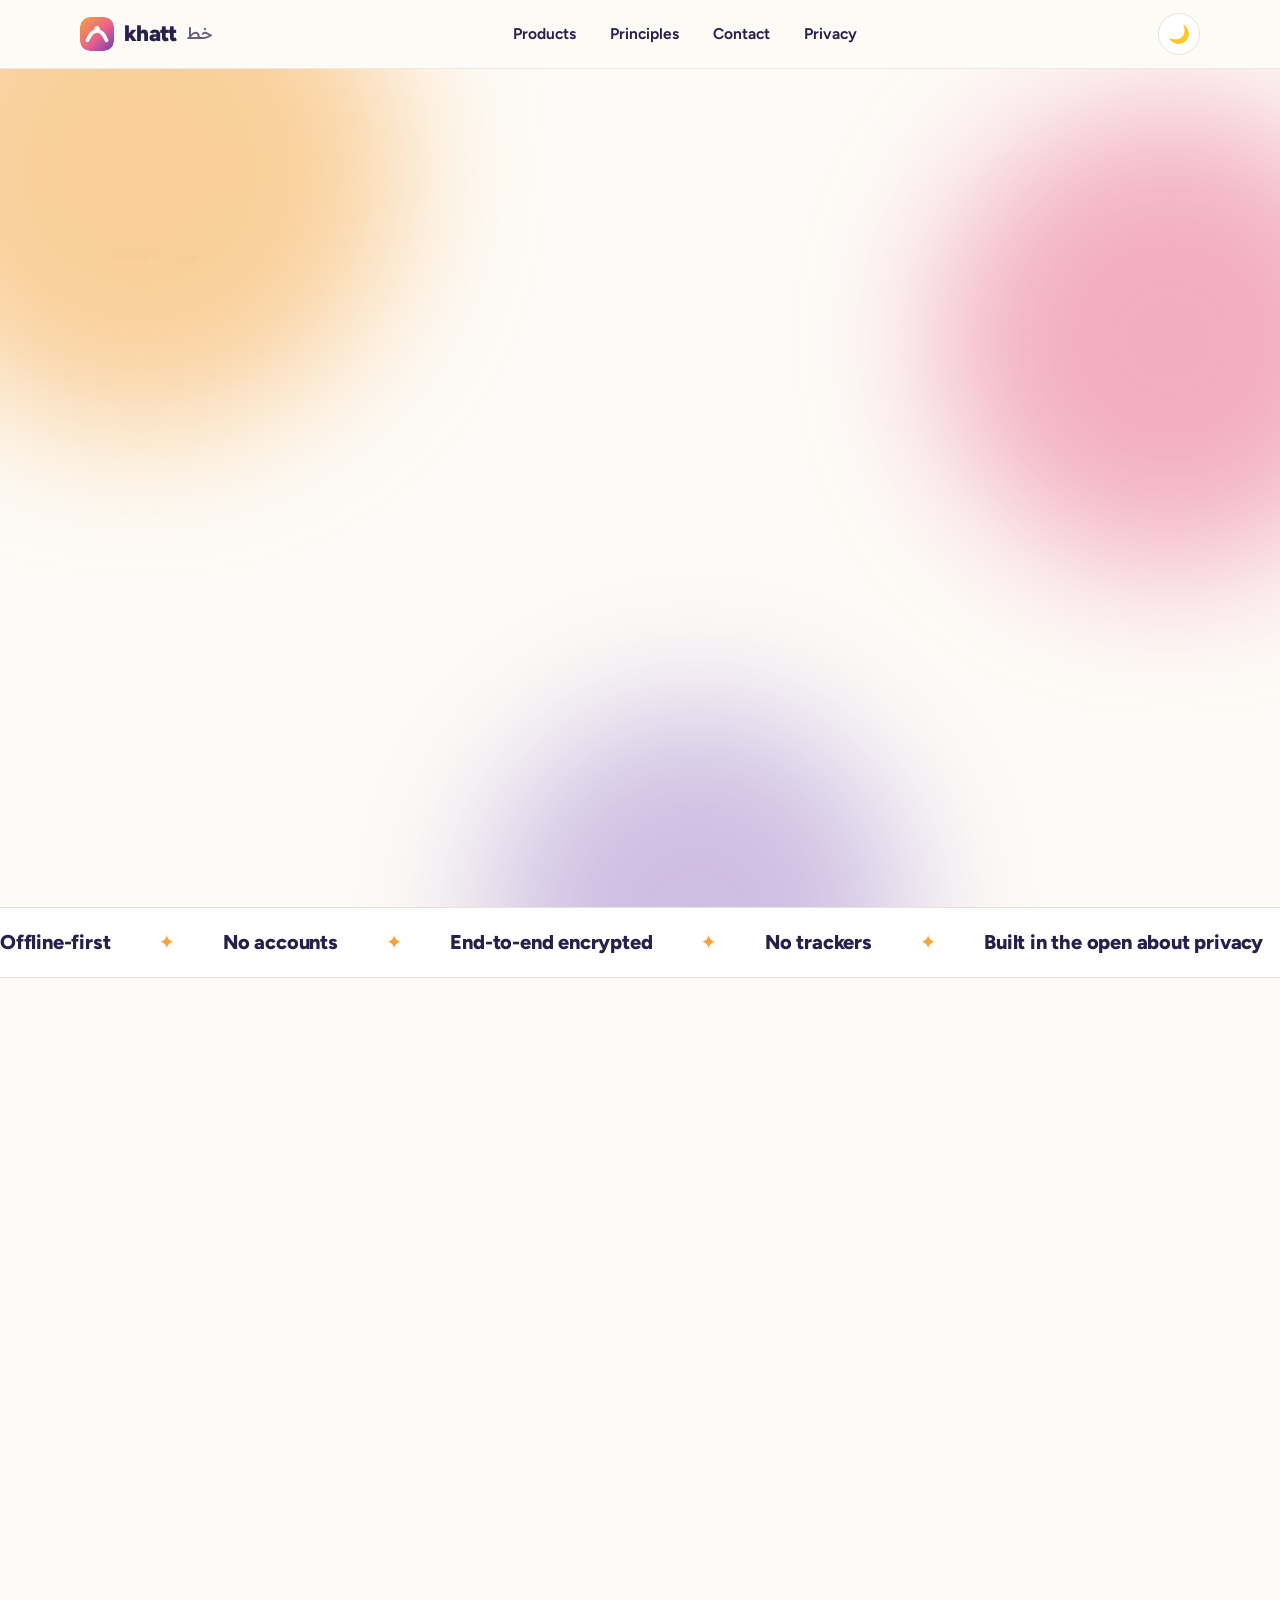
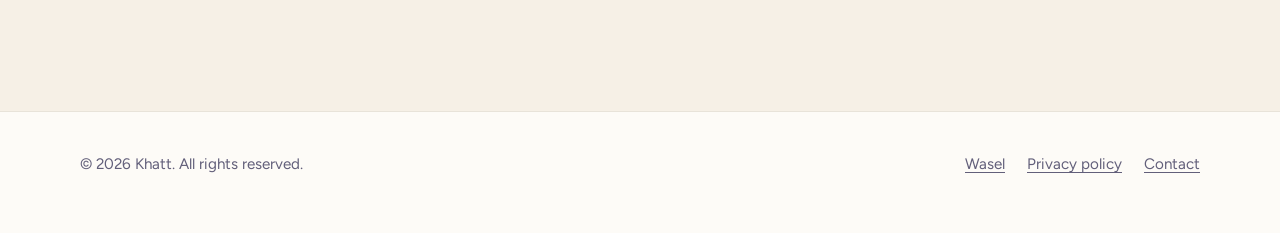
==== index.html @ 728cffc0 "Initial Khatt site: home, Wasel page, Wasel privacy policy" ====
<!DOCTYPE html>
<html lang="en">
<head>
  <meta charset="utf-8">
  <meta name="viewport" content="width=device-width, initial-scale=1">
  <title>Khatt — tools that connect people, even offline</title>
  <meta name="description" content="Khatt builds privacy-first apps that keep people connected when the internet isn't there. Home of Wasel, the offline mesh messenger.">
  <meta http-equiv="Content-Security-Policy" content="default-src 'self'; img-src 'self' data:; font-src 'self'; style-src 'self'; script-src 'self'; base-uri 'none'; form-action 'none'">
  <meta name="theme-color" content="#fdfbf7" media="(prefers-color-scheme: light)">
  <meta name="theme-color" content="#0f0e17" media="(prefers-color-scheme: dark)">
  <link rel="canonical" href="https://khatt-inc.github.io/">
  <link rel="icon" href="/assets/img/favicon.svg" type="image/svg+xml">
  <link rel="icon" href="/assets/img/favicon.png" type="image/png" sizes="48x48">
  <link rel="apple-touch-icon" href="/assets/img/apple-touch-icon.png">
  <meta property="og:type" content="website">
  <meta property="og:title" content="Khatt — tools that connect people, even offline">
  <meta property="og:description" content="Privacy-first apps that work when the internet doesn't. Meet Wasel.">
  <meta property="og:url" content="https://khatt-inc.github.io/">
  <meta property="og:image" content="https://khatt-inc.github.io/assets/img/wasel-feature.webp">
  <meta name="twitter:card" content="summary_large_image">
  <link rel="preload" href="/assets/fonts/Figtree.ttf" as="font" type="font/ttf" crossorigin>
  <link rel="stylesheet" href="/assets/css/style.css">
  <script src="/assets/js/theme.js"></script>
</head>
<body>
  <a class="skip" href="#main">Skip to content</a>

  <header class="nav">
    <div class="wrap">
      <a class="brand" href="/" aria-label="Khatt home">
        <img src="/assets/img/favicon.svg" alt="" width="34" height="34">
        khatt <small lang="ar" dir="rtl">خط</small>
      </a>
      <nav class="links" id="links" aria-label="Main">
        <a href="/#products">Products</a>
        <a href="/#principles">Principles</a>
        <a href="/#contact">Contact</a>
        <a href="/wasel/privacy/">Privacy</a>
      </nav>
      <div>
        <button class="icon-btn" id="theme" type="button" aria-label="Switch theme">🌙</button>
        <button class="icon-btn menu-btn" id="menu" type="button" aria-label="Menu" aria-expanded="false" aria-controls="links">☰</button>
      </div>
    </div>
  </header>

  <main id="main">
    <!-- Hero -->
    <section class="hero">
      <div class="blobs" aria-hidden="true">
        <span class="blob a"></span><span class="blob b"></span><span class="blob c"></span>
      </div>
      <div class="wrap">
        <div>
          <span class="eyebrow reveal">Khatt · خط</span>
          <h1 class="reveal d1">Stay close,<br><span class="grad-text">even when the internet isn't.</span></h1>
          <p class="lead reveal d2">We make small, honest apps that connect people directly: no accounts to create, no tracking to opt out of, and nothing that breaks when the signal does.</p>
          <div class="hero-cta reveal d3">
            <a class="btn btn-primary" href="/wasel/">Meet Wasel <span aria-hidden="true">→</span></a>
            <a class="btn btn-ghost" href="/wasel/privacy/">Read the privacy policy</a>
          </div>
        </div>

        <div class="stage reveal d2">
          <img class="pigeon" src="/assets/img/pigeon.svg" alt="" width="190" height="150">
          <img class="pigeon small" src="/assets/img/pigeon.svg" alt="" width="96" height="76">
          <span class="chip one"><span class="dot"></span> No signal needed</span>
          <span class="chip two">🔐 End-to-end encrypted</span>
          <div class="phone" data-tilt>
            <img src="/assets/img/shot-02_chats.webp" width="640" height="1385" alt="Wasel app showing nearby friends and chats">
          </div>
        </div>
      </div>
    </section>

    <!-- Marquee -->
    <div class="marquee" aria-hidden="true">
      <div class="track">
        <span>Offline-first</span><span>No accounts</span><span>End-to-end encrypted</span><span>No trackers</span><span>Built in the open about privacy</span><span>Made for real life</span>
        <span>Offline-first</span><span>No accounts</span><span>End-to-end encrypted</span><span>No trackers</span><span>Built in the open about privacy</span><span>Made for real life</span>
      </div>
    </div>

    <!-- Products -->
    <section id="products">
      <div class="wrap">
        <div class="section-head">
          <span class="eyebrow reveal">What we make</span>
          <h2 class="reveal d1">Our first flight.</h2>
          <p class="reveal d2">One app so far, built carefully. More are on the way.</p>
        </div>

        <article class="spot reveal">
          <img class="pigeon" src="/assets/img/pigeon.svg" alt="" width="120" height="95">
          <div>
            <h2>Wasel <span class="ar" lang="ar" dir="rtl">وصل</span></h2>
            <p>An offline mesh messenger. Phones talk to each other over Bluetooth and pass notes along, so messages reach friends far beyond one phone's range. No towers, no servers, no accounts.</p>
            <ul class="tags">
              <li>Works offline</li>
              <li>Noise end-to-end encryption</li>
              <li>Android</li>
              <li>Ages 16+</li>
            </ul>
            <a class="btn btn-ghost" href="/wasel/">Explore Wasel <span aria-hidden="true">→</span></a>
          </div>
          <div class="shots" aria-hidden="true">
            <div class="phone l"><img src="/assets/img/shot-05_safe_radar.webp" width="640" height="1385" alt="" loading="lazy"></div>
            <div class="phone r"><img src="/assets/img/shot-03_chat_detail.webp" width="640" height="1385" alt="" loading="lazy"></div>
          </div>
        </article>

        <div class="soon reveal">
          <span aria-hidden="true">🛫</span>
          <div>
            <h3>Next flight: in the hangar</h3>
            <p>More tools for staying connected are being built. Check back soon.</p>
          </div>
        </div>
      </div>
    </section>

    <!-- Principles -->
    <section id="principles">
      <div class="wrap">
        <div class="section-head">
          <span class="eyebrow reveal">How we build</span>
          <h2 class="reveal d1">Three promises we can keep.</h2>
        </div>
        <div class="grid-3">
          <div class="card reveal">
            <div class="ico o" aria-hidden="true">📡</div>
            <h3>Works when it matters</h3>
            <p>Core features run phone to phone, with no connection to a service that can go down. The internet is an optional extra, never a requirement.</p>
          </div>
          <div class="card reveal d1">
            <div class="ico p" aria-hidden="true">🔒</div>
            <h3>Private by design</h3>
            <p>No accounts, no analytics or advertising libraries, and no server of ours that holds your messages. What stays on your phone stays on your phone.</p>
          </div>
          <div class="card reveal d2">
            <div class="ico t" aria-hidden="true">🤝</div>
            <h3>Honest about limits</h3>
            <p>If a feature shares anything with a third party, we say so in plain words inside the app and in the policy. No "military-grade" hand-waving.</p>
          </div>
        </div>
      </div>
    </section>

    <!-- Contact -->
    <section class="contact" id="contact">
      <div class="wrap">
        <span class="eyebrow reveal">Say hello</span>
        <h2 class="reveal d1">Questions, ideas, privacy requests?</h2>
        <a class="mail grad-text reveal d2" href="mailto:privacy@khatt.app">privacy@khatt.app</a>
      </div>
    </section>
  </main>

  <footer>
    <div class="wrap">
      <span>© <span id="year">2026</span> Khatt. All rights reserved.</span>
      <nav aria-label="Footer">
        <a href="/wasel/">Wasel</a>
        <a href="/wasel/privacy/">Privacy policy</a>
        <a href="mailto:privacy@khatt.app">Contact</a>
      </nav>
    </div>
  </footer>

  <script src="/assets/js/main.js" defer></script>
</body>
</html>
---- assets/css/style.css ----
/* Khatt — site styles. Self-hosted fonts, no third-party requests. */

@font-face {
  font-family: "Figtree";
  src: url("../fonts/Figtree.ttf") format("truetype");
  font-weight: 300 900;
  font-display: swap;
}
@font-face {
  font-family: "Readex Pro";
  src: url("../fonts/ReadexPro.ttf") format("truetype");
  font-weight: 160 700;
  font-display: swap;
  unicode-range: U+0600-06FF, U+0750-077F, U+FB50-FDFF, U+FE70-FEFF;
}

:root {
  --bg: #fdfbf7;
  --bg-2: #f6f0e6;
  --surface: #ffffff;
  --ink: #25214a;
  --muted: #625f7a;
  --border: #e8e3d9;
  --orange: #f6a33b;
  --pink: #e8618c;
  --purple: #6e3fb8;
  --teal: #2fa793;
  --accent-ink: #5b2fa6;
  --grad: linear-gradient(120deg, #f6a33b 0%, #e8618c 55%, #6e3fb8 100%);
  --shadow: 0 1px 0 rgba(37, 33, 74, 0.04), 0 14px 34px -14px rgba(37, 33, 74, 0.22);
  --edge: 0 6px 0 -1px rgba(37, 33, 74, 0.07);
  --radius: 28px;
  --max: 1120px;
  color-scheme: light;
}

:root[data-theme="dark"] {
  --bg: #0f0e17;
  --bg-2: #14131f;
  --surface: #1a1926;
  --ink: #f6f4ff;
  --muted: #a9a8c2;
  --border: #2e2b44;
  --teal: #3db8a4;
  --accent-ink: #c8b2ff;
  --shadow: 0 1px 0 rgba(255, 255, 255, 0.03), 0 18px 40px -16px rgba(0, 0, 0, 0.7);
  --edge: 0 6px 0 -1px rgba(0, 0, 0, 0.35);
  color-scheme: dark;
}

@media (prefers-color-scheme: dark) {
  :root:not([data-theme="light"]) {
    --bg: #0f0e17;
    --bg-2: #14131f;
    --surface: #1a1926;
    --ink: #f6f4ff;
    --muted: #a9a8c2;
    --border: #2e2b44;
    --teal: #3db8a4;
    --accent-ink: #c8b2ff;
    --shadow: 0 1px 0 rgba(255, 255, 255, 0.03), 0 18px 40px -16px rgba(0, 0, 0, 0.7);
    --edge: 0 6px 0 -1px rgba(0, 0, 0, 0.35);
    color-scheme: dark;
  }
}

*,
*::before,
*::after {
  box-sizing: border-box;
}

html {
  scroll-behavior: smooth;
  scroll-padding-top: 88px;
  -webkit-text-size-adjust: 100%;
}

body {
  margin: 0;
  background: var(--bg);
  color: var(--ink);
  font-family: "Figtree", ui-sans-serif, system-ui, -apple-system, "Segoe UI", Roboto, sans-serif;
  font-size: 1.0625rem;
  line-height: 1.65;
  overflow-x: hidden;
}

[lang="ar"],
:lang(ar) {
  font-family: "Readex Pro", "Figtree", system-ui, sans-serif;
}

img {
  max-width: 100%;
  display: block;
}

a {
  color: var(--accent-ink);
  text-underline-offset: 3px;
}
a:hover {
  color: var(--pink);
}

:focus-visible {
  outline: 3px solid var(--orange);
  outline-offset: 3px;
  border-radius: 8px;
}

.skip {
  position: absolute;
  left: 12px;
  top: -60px;
  z-index: 100;
  background: var(--ink);
  color: var(--bg);
  padding: 10px 16px;
  border-radius: 12px;
  transition: top 0.2s;
}
.skip:focus {
  top: 12px;
}

.wrap {
  width: min(var(--max), 100% - 40px);
  margin-inline: auto;
}

h1,
h2,
h3 {
  line-height: 1.08;
  letter-spacing: -0.025em;
  margin: 0 0 0.5em;
  font-weight: 800;
}
h1 {
  font-size: clamp(2.6rem, 6.4vw, 5rem);
  font-weight: 850;
}
h2 {
  font-size: clamp(2rem, 4.2vw, 3.2rem);
}
h3 {
  font-size: 1.3rem;
  letter-spacing: -0.015em;
}
p {
  margin: 0 0 1em;
}

.grad-text {
  background: var(--grad);
  -webkit-background-clip: text;
  background-clip: text;
  color: transparent;
}

.eyebrow {
  display: inline-flex;
  align-items: center;
  gap: 8px;
  font-size: 0.85rem;
  font-weight: 700;
  letter-spacing: 0.08em;
  text-transform: uppercase;
  color: var(--accent-ink);
  background: color-mix(in srgb, var(--purple) 10%, transparent);
  padding: 6px 14px;
  border-radius: 999px;
  margin-bottom: 20px;
}
.eyebrow::before {
  content: "";
  width: 8px;
  height: 8px;
  border-radius: 50%;
  background: var(--grad);
}

/* ───────── Nav ───────── */
.nav {
  position: sticky;
  top: 0;
  z-index: 50;
  backdrop-filter: saturate(1.4) blur(16px);
  -webkit-backdrop-filter: saturate(1.4) blur(16px);
  background: color-mix(in srgb, var(--bg) 78%, transparent);
  border-bottom: 1px solid color-mix(in srgb, var(--border) 70%, transparent);
}
.nav .wrap {
  display: flex;
  align-items: center;
  justify-content: space-between;
  height: 68px;
  gap: 16px;
}
.brand {
  display: inline-flex;
  align-items: center;
  gap: 10px;
  font-weight: 850;
  font-size: 1.4rem;
  letter-spacing: -0.03em;
  color: var(--ink);
  text-decoration: none;
}
.brand img {
  width: 34px;
  height: 34px;
  border-radius: 10px;
}
.brand small {
  font-family: "Readex Pro", sans-serif;
  font-weight: 500;
  color: var(--muted);
  font-size: 1rem;
  letter-spacing: 0;
}
.links {
  display: flex;
  align-items: center;
  gap: 6px;
}
.links a {
  color: var(--ink);
  text-decoration: none;
  font-weight: 650;
  font-size: 0.97rem;
  padding: 8px 14px;
  border-radius: 999px;
  transition: background 0.2s;
}
.links a:hover,
.links a[aria-current="page"] {
  background: color-mix(in srgb, var(--purple) 11%, transparent);
  color: var(--ink);
}
.icon-btn {
  width: 42px;
  height: 42px;
  display: inline-grid;
  place-items: center;
  border-radius: 50%;
  border: 1px solid var(--border);
  background: var(--surface);
  color: var(--ink);
  cursor: pointer;
  font-size: 1.1rem;
  transition: transform 0.2s;
}
.icon-btn:hover {
  transform: rotate(18deg) scale(1.06);
}
.menu-btn {
  display: none;
}

@media (max-width: 760px) {
  .menu-btn {
    display: inline-grid;
  }
  .links {
    position: absolute;
    inset: 68px 0 auto 0;
    flex-direction: column;
    align-items: stretch;
    padding: 12px 20px 20px;
    background: var(--bg);
    border-bottom: 1px solid var(--border);
    display: none;
  }
  .links.open {
    display: flex;
  }
  .links a {
    padding: 14px 16px;
  }
}

/* ───────── Buttons ───────── */
.btn {
  display: inline-flex;
  align-items: center;
  gap: 10px;
  font: inherit;
  font-weight: 750;
  padding: 15px 26px;
  border-radius: 999px;
  border: 2px solid transparent;
  text-decoration: none;
  cursor: pointer;
  transition: transform 0.2s, box-shadow 0.2s;
}
.btn:hover {
  transform: translateY(-3px);
}
.btn-primary {
  background: var(--grad);
  color: #25214a;
  box-shadow: 0 10px 0 -4px rgba(232, 97, 140, 0.32), 0 18px 34px -14px rgba(232, 97, 140, 0.6);
}
.btn-primary:hover {
  color: #25214a;
}
.btn-ghost {
  background: var(--surface);
  color: var(--ink);
  border-color: var(--border);
}
.btn-ghost:hover {
  color: var(--ink);
  border-color: var(--purple);
}
.btn[aria-disabled="true"] {
  opacity: 0.65;
  cursor: not-allowed;
  pointer-events: none;
}

/* ───────── Hero ───────── */
.hero {
  position: relative;
  padding: clamp(48px, 9vw, 110px) 0 clamp(56px, 8vw, 100px);
  isolation: isolate;
}
.hero .wrap {
  display: grid;
  grid-template-columns: 1.1fr 0.9fr;
  align-items: center;
  gap: 40px;
}
.hero p.lead {
  font-size: clamp(1.15rem, 2vw, 1.4rem);
  color: var(--muted);
  max-width: 34em;
  margin-bottom: 32px;
}
.hero-cta {
  display: flex;
  flex-wrap: wrap;
  gap: 14px;
}

.blobs {
  position: absolute;
  inset: 0;
  z-index: -1;
  overflow: hidden;
  pointer-events: none;
}
.blob {
  position: absolute;
  border-radius: 50%;
  filter: blur(70px);
  opacity: 0.5;
  animation: drift 18s ease-in-out infinite alternate;
}
.blob.a {
  width: 520px;
  height: 520px;
  background: var(--orange);
  top: -160px;
  left: -120px;
}
.blob.b {
  width: 460px;
  height: 460px;
  background: var(--pink);
  top: 40px;
  right: -120px;
  animation-delay: -6s;
}
.blob.c {
  width: 420px;
  height: 420px;
  background: var(--purple);
  bottom: -220px;
  left: 38%;
  opacity: 0.32;
  animation-delay: -11s;
}
:root[data-theme="dark"] .blob {
  opacity: 0.26;
}
@media (prefers-color-scheme: dark) {
  :root:not([data-theme="light"]) .blob {
    opacity: 0.26;
  }
}
@keyframes drift {
  to {
    transform: translate(60px, 40px) scale(1.12);
  }
}

.stage {
  position: relative;
  min-height: 520px;
  display: grid;
  place-items: center;
}
.stage .pigeon {
  position: absolute;
  width: 190px;
  top: -5%;
  left: -12%;
  z-index: 3;
  animation: fly 6s ease-in-out infinite;
  filter: drop-shadow(0 18px 18px rgba(37, 33, 74, 0.25));
}
.stage .pigeon.small {
  width: 96px;
  top: auto;
  bottom: 6%;
  left: auto;
  right: -4%;
  animation-duration: 7.5s;
  animation-delay: -2s;
}
@keyframes fly {
  0%,
  100% {
    transform: translate(0, 0) rotate(-4deg);
  }
  50% {
    transform: translate(18px, -22px) rotate(3deg);
  }
}
.chip {
  position: absolute;
  z-index: 4;
  background: var(--surface);
  border: 1px solid var(--border);
  box-shadow: var(--shadow);
  border-radius: 999px;
  padding: 10px 18px;
  font-weight: 750;
  font-size: 0.95rem;
  display: inline-flex;
  align-items: center;
  gap: 10px;
  animation: bob 5s ease-in-out infinite;
}
.chip .dot {
  width: 10px;
  height: 10px;
  border-radius: 50%;
  background: var(--teal);
  box-shadow: 0 0 0 5px color-mix(in srgb, var(--teal) 22%, transparent);
}
.chip.one {
  top: 22%;
  right: -2%;
}
.chip.two {
  bottom: 20%;
  left: -4%;
  animation-delay: -2.5s;
}
@keyframes bob {
  50% {
    transform: translateY(-10px);
  }
}

/* phone mockup */
.phone {
  position: relative;
  width: min(290px, 70vw);
  aspect-ratio: 1170 / 2532;
  border-radius: 40px;
  padding: 9px;
  background: #1b1930;
  box-shadow: 0 0 0 2px #34305a inset, 0 40px 60px -26px rgba(37, 33, 74, 0.55), 0 8px 0 -2px rgba(37, 33, 74, 0.1);
  transform: rotate(4deg);
  transition: transform 0.4s;
  flex: none;
}
.phone::before {
  content: "";
  position: absolute;
  top: 16px;
  left: 50%;
  width: 72px;
  height: 20px;
  border-radius: 999px;
  background: #0c0b16;
  transform: translateX(-50%);
  z-index: 2;
}
.phone img {
  width: 100%;
  height: 100%;
  object-fit: cover;
  border-radius: 32px;
}
.hero .phone:hover {
  transform: rotate(0deg) scale(1.02);
}

@media (max-width: 900px) {
  .hero .wrap {
    grid-template-columns: 1fr;
  }
  .stage {
    min-height: 460px;
  }
}

/* ───────── Marquee ───────── */
.marquee {
  border-block: 1px solid var(--border);
  background: var(--surface);
  overflow: hidden;
  padding: 18px 0;
}
.marquee .track {
  display: flex;
  gap: 48px;
  width: max-content;
  animation: slide 34s linear infinite;
  font-weight: 800;
  font-size: 1.25rem;
  letter-spacing: -0.01em;
}
.marquee span {
  display: inline-flex;
  align-items: center;
  gap: 48px;
  white-space: nowrap;
}
.marquee span::after {
  content: "✦";
  color: var(--orange);
}
.marquee:hover .track {
  animation-play-state: paused;
}
@keyframes slide {
  to {
    transform: translateX(-50%);
  }
}

/* ───────── Sections ───────── */
section {
  padding: clamp(64px, 9vw, 120px) 0;
}
.section-head {
  max-width: 44rem;
  margin-bottom: 48px;
}
.section-head p {
  color: var(--muted);
  font-size: 1.2rem;
}

.card {
  background: var(--surface);
  border: 1px solid var(--border);
  border-radius: var(--radius);
  padding: 30px;
  box-shadow: var(--shadow), var(--edge);
  transition: transform 0.3s, border-color 0.3s;
}
.card:hover {
  transform: translateY(-6px);
  border-color: color-mix(in srgb, var(--pink) 50%, var(--border));
}
.card p:last-child {
  margin-bottom: 0;
}
.card p {
  color: var(--muted);
}

.ico {
  width: 54px;
  height: 54px;
  border-radius: 18px;
  display: grid;
  place-items: center;
  font-size: 1.6rem;
  margin-bottom: 18px;
}
.ico.o {
  background: #fdebd0;
}
.ico.p {
  background: #fadbe6;
}
.ico.v {
  background: #e6dcf7;
}
.ico.t {
  background: #d3f0ea;
}
:root[data-theme="dark"] .ico {
  filter: brightness(0.92) saturate(0.95);
}

.grid-3 {
  display: grid;
  grid-template-columns: repeat(3, 1fr);
  gap: 22px;
}
@media (max-width: 860px) {
  .grid-3 {
    grid-template-columns: 1fr;
  }
}

/* product spotlight */
.spot {
  position: relative;
  border-radius: 40px;
  background: linear-gradient(135deg, #3a2377 0%, #7a3fa6 40%, #e8618c 80%, #f6a33b 100%);
  color: #fff;
  padding: clamp(32px, 6vw, 72px);
  overflow: hidden;
  display: grid;
  grid-template-columns: 1.1fr 0.9fr;
  gap: 32px;
  align-items: center;
  box-shadow: 0 30px 60px -28px rgba(110, 63, 184, 0.7);
}
.spot h2 {
  color: #fff;
}
.spot p {
  color: rgba(255, 255, 255, 0.88);
  font-size: 1.15rem;
  max-width: 32em;
}
.spot .ar {
  font-size: 1.1em;
  font-weight: 500;
  opacity: 0.9;
}
.tags {
  display: flex;
  flex-wrap: wrap;
  gap: 10px;
  margin: 8px 0 28px;
  padding: 0;
  list-style: none;
}
.tags li {
  background: rgba(255, 255, 255, 0.16);
  border: 1px solid rgba(255, 255, 255, 0.3);
  backdrop-filter: blur(8px);
  border-radius: 999px;
  padding: 7px 16px;
  font-weight: 700;
  font-size: 0.92rem;
}
.spot .btn-ghost {
  background: rgba(255, 255, 255, 0.95);
  color: #25214a;
}
.spot .shots {
  display: flex;
  justify-content: center;
  gap: 18px;
}
.spot .phone {
  width: 210px;
  border-radius: 32px;
  padding: 7px;
}
.spot .phone img {
  border-radius: 26px;
}
.spot .phone::before {
  width: 52px;
  height: 14px;
  top: 12px;
}
.spot .phone.l {
  transform: rotate(-6deg) translateY(18px);
}
.spot .phone.r {
  transform: rotate(5deg) translateY(-12px);
  margin-left: -48px;
}
.spot .pigeon {
  position: absolute;
  width: 120px;
  right: 6%;
  top: -16px;
  opacity: 0.95;
  animation: fly 7s ease-in-out infinite;
}
@media (max-width: 900px) {
  .spot {
    grid-template-columns: 1fr;
  }
  .spot .phone {
    width: 160px;
  }
}

/* bento */
.bento {
  display: grid;
  grid-template-columns: repeat(6, 1fr);
  gap: 22px;
}
.bento .card {
  grid-column: span 2;
}
.bento .wide {
  grid-column: span 3;
}
@media (max-width: 960px) {
  .bento .card,
  .bento .wide {
    grid-column: span 3;
  }
}
@media (max-width: 620px) {
  .bento .card,
  .bento .wide {
    grid-column: span 6;
  }
}

/* steps */
.steps {
  display: grid;
  grid-template-columns: repeat(3, 1fr);
  gap: 22px;
  counter-reset: step;
}
.step {
  position: relative;
  padding-top: 70px;
}
.step::before {
  counter-increment: step;
  content: counter(step);
  position: absolute;
  top: 0;
  left: 0;
  width: 52px;
  height: 52px;
  border-radius: 50%;
  display: grid;
  place-items: center;
  font-weight: 850;
  font-size: 1.4rem;
  color: #25214a;
  background: var(--grad);
}
.step::after {
  content: "";
  position: absolute;
  top: 26px;
  left: 66px;
  right: -22px;
  border-top: 3px dotted color-mix(in srgb, var(--pink) 55%, transparent);
}
.step:last-child::after {
  display: none;
}
@media (max-width: 860px) {
  .steps {
    grid-template-columns: 1fr;
  }
  .step::after {
    display: none;
  }
}

/* screenshot rail */
.rail {
  display: flex;
  gap: 24px;
  overflow-x: auto;
  scroll-snap-type: x mandatory;
  padding: 24px max(20px, calc((100vw - var(--max)) / 2)) 40px;
  scrollbar-width: thin;
}
.rail .phone {
  transform: none;
  scroll-snap-align: center;
  width: 250px;
}
.rail .phone:hover {
  transform: translateY(-8px);
}

/* notice */
.notice {
  display: flex;
  gap: 16px;
  align-items: flex-start;
  border-radius: 22px;
  padding: 22px 26px;
  background: color-mix(in srgb, var(--orange) 14%, var(--surface));
  border: 1px solid color-mix(in srgb, var(--orange) 45%, var(--border));
}
.notice strong {
  display: block;
  margin-bottom: 2px;
}
.notice p {
  margin: 0;
  color: var(--muted);
}

/* contact */
.contact {
  text-align: center;
  background: var(--bg-2);
}
.contact .mail {
  display: inline-block;
  font-size: clamp(1.6rem, 4.4vw, 3rem);
  font-weight: 850;
  letter-spacing: -0.03em;
  text-decoration: none;
  margin: 8px 0 0;
}

/* footer */
footer {
  padding: 40px 0 56px;
  border-top: 1px solid var(--border);
  color: var(--muted);
  font-size: 0.95rem;
}
footer .wrap {
  display: flex;
  flex-wrap: wrap;
  gap: 16px 32px;
  justify-content: space-between;
  align-items: center;
}
footer nav {
  display: flex;
  flex-wrap: wrap;
  gap: 8px 22px;
}
footer a {
  color: var(--muted);
}
footer a:hover {
  color: var(--pink);
}

/* ───────── Legal page ───────── */
.legal-hero {
  padding: clamp(40px, 7vw, 80px) 0 24px;
}
.legal-hero p {
  color: var(--muted);
  font-size: 1.15rem;
  max-width: 40em;
}
.legal {
  display: grid;
  grid-template-columns: 250px minmax(0, 1fr);
  gap: 56px;
  padding: 24px 0 96px;
  align-items: start;
}
.toc {
  position: sticky;
  top: 92px;
  font-size: 0.95rem;
}
.toc strong {
  display: block;
  margin-bottom: 10px;
  font-size: 0.8rem;
  letter-spacing: 0.1em;
  text-transform: uppercase;
  color: var(--muted);
}
.toc ol {
  list-style: none;
  margin: 0;
  padding: 0;
  display: grid;
  gap: 2px;
}
.toc a {
  display: block;
  padding: 6px 12px;
  border-left: 3px solid var(--border);
  color: var(--muted);
  text-decoration: none;
  font-weight: 600;
  transition: all 0.2s;
}
.toc a:hover,
.toc a.on {
  color: var(--ink);
  border-left-color: var(--pink);
  background: color-mix(in srgb, var(--pink) 8%, transparent);
}
.doc h2 {
  font-size: 1.7rem;
  margin: 2.4em 0 0.6em;
  padding-top: 0.2em;
}
.doc h2:first-child {
  margin-top: 0;
}
.doc ul {
  padding-left: 1.2em;
}
.doc li {
  margin-bottom: 0.5em;
}
.doc code {
  background: color-mix(in srgb, var(--purple) 12%, transparent);
  color: var(--accent-ink);
  padding: 2px 7px;
  border-radius: 7px;
  font-size: 0.88em;
  overflow-wrap: anywhere;
}
.doc table {
  width: 100%;
  border-collapse: separate;
  border-spacing: 0;
  border: 1px solid var(--border);
  border-radius: 18px;
  overflow: hidden;
  background: var(--surface);
  font-size: 0.97rem;
}
.doc th,
.doc td {
  text-align: left;
  vertical-align: top;
  padding: 14px 18px;
  border-bottom: 1px solid var(--border);
}
.doc tr:last-child td {
  border-bottom: 0;
}
.doc th {
  background: var(--bg-2);
  font-size: 0.82rem;
  text-transform: uppercase;
  letter-spacing: 0.08em;
  color: var(--muted);
}
.summary {
  background: var(--surface);
  border: 1px solid var(--border);
  border-radius: var(--radius);
  box-shadow: var(--shadow), var(--edge);
  padding: 26px 30px;
  margin-bottom: 8px;
}
.summary ul {
  margin: 10px 0 0;
}
@media (max-width: 900px) {
  .legal {
    grid-template-columns: 1fr;
    gap: 24px;
  }
  .toc {
    position: static;
  }
  .toc ol {
    grid-template-columns: 1fr 1fr;
  }
}
@media (max-width: 520px) {
  .toc ol {
    grid-template-columns: 1fr;
  }
  .doc table,
  .doc thead,
  .doc tbody,
  .doc tr,
  .doc th,
  .doc td {
    display: block;
  }
  .doc thead {
    display: none;
  }
  .doc td:first-child {
    padding-bottom: 2px;
    border-bottom: 0;
    font-weight: 700;
  }
}

/* ───────── Reveal ───────── */
.js .reveal {
  opacity: 0;
  transform: translateY(28px);
  transition: opacity 0.7s ease, transform 0.7s cubic-bezier(0.2, 0.7, 0.2, 1);
}
.js .reveal.in {
  opacity: 1;
  transform: none;
}
.js .reveal.d1 {
  transition-delay: 0.08s;
}
.js .reveal.d2 {
  transition-delay: 0.16s;
}
.js .reveal.d3 {
  transition-delay: 0.24s;
}

@media (prefers-reduced-motion: reduce) {
  *,
  *::before,
  *::after {
    animation: none !important;
    transition: none !important;
    scroll-behavior: auto !important;
  }
  .js .reveal {
    opacity: 1;
    transform: none;
  }
  .marquee .track {
    flex-wrap: wrap;
    width: auto;
    justify-content: center;
  }
}

/* ───────── 404 ───────── */
.lost {
  min-height: 70vh;
  display: grid;
  place-items: center;
  text-align: center;
  padding: 60px 0;
}
.lost .pigeon {
  width: 180px;
  margin: 0 auto 10px;
  animation: fly 5s ease-in-out infinite;
}
.lost h1 {
  font-size: clamp(4rem, 14vw, 9rem);
  margin-bottom: 0.1em;
}

/* "coming next" strip */
.soon {
  margin-top: 22px;
  display: flex;
  align-items: center;
  gap: 22px;
  padding: 26px 30px;
  border: 2px dashed color-mix(in srgb, var(--purple) 35%, var(--border));
  border-radius: var(--radius);
  background: color-mix(in srgb, var(--purple) 5%, transparent);
}
.soon > span {
  font-size: 2.4rem;
}
.soon h3 {
  margin-bottom: 2px;
}
.soon p {
  margin: 0;
  color: var(--muted);
}

/* keep floating decorations inside the viewport on narrow screens */
.hero {
  overflow-x: clip;
}
@media (max-width: 900px) {
  .stage .pigeon {
    left: 0;
  }
  .stage .pigeon.small {
    right: 0;
  }
  .chip.one {
    right: 0;
  }
  .chip.two {
    left: 0;
  }
  .spot .pigeon {
    right: 2%;
  }
}
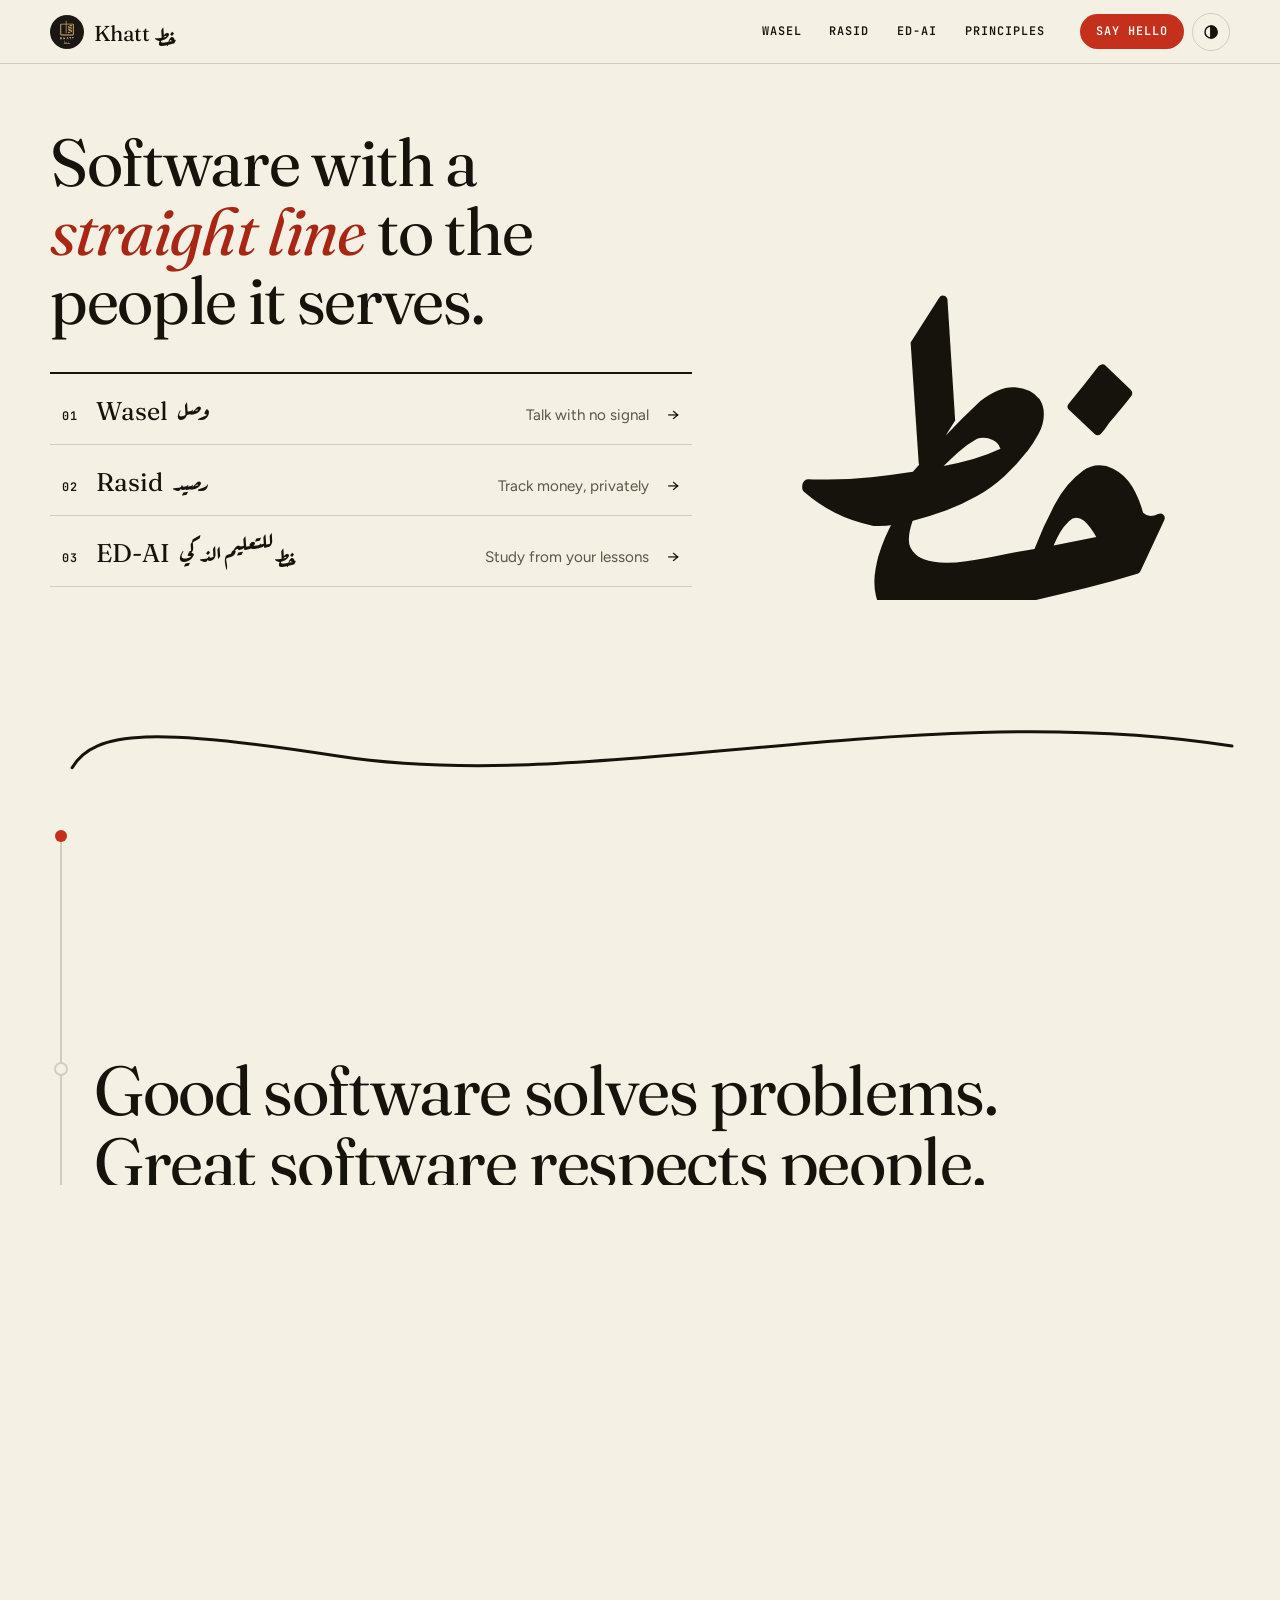
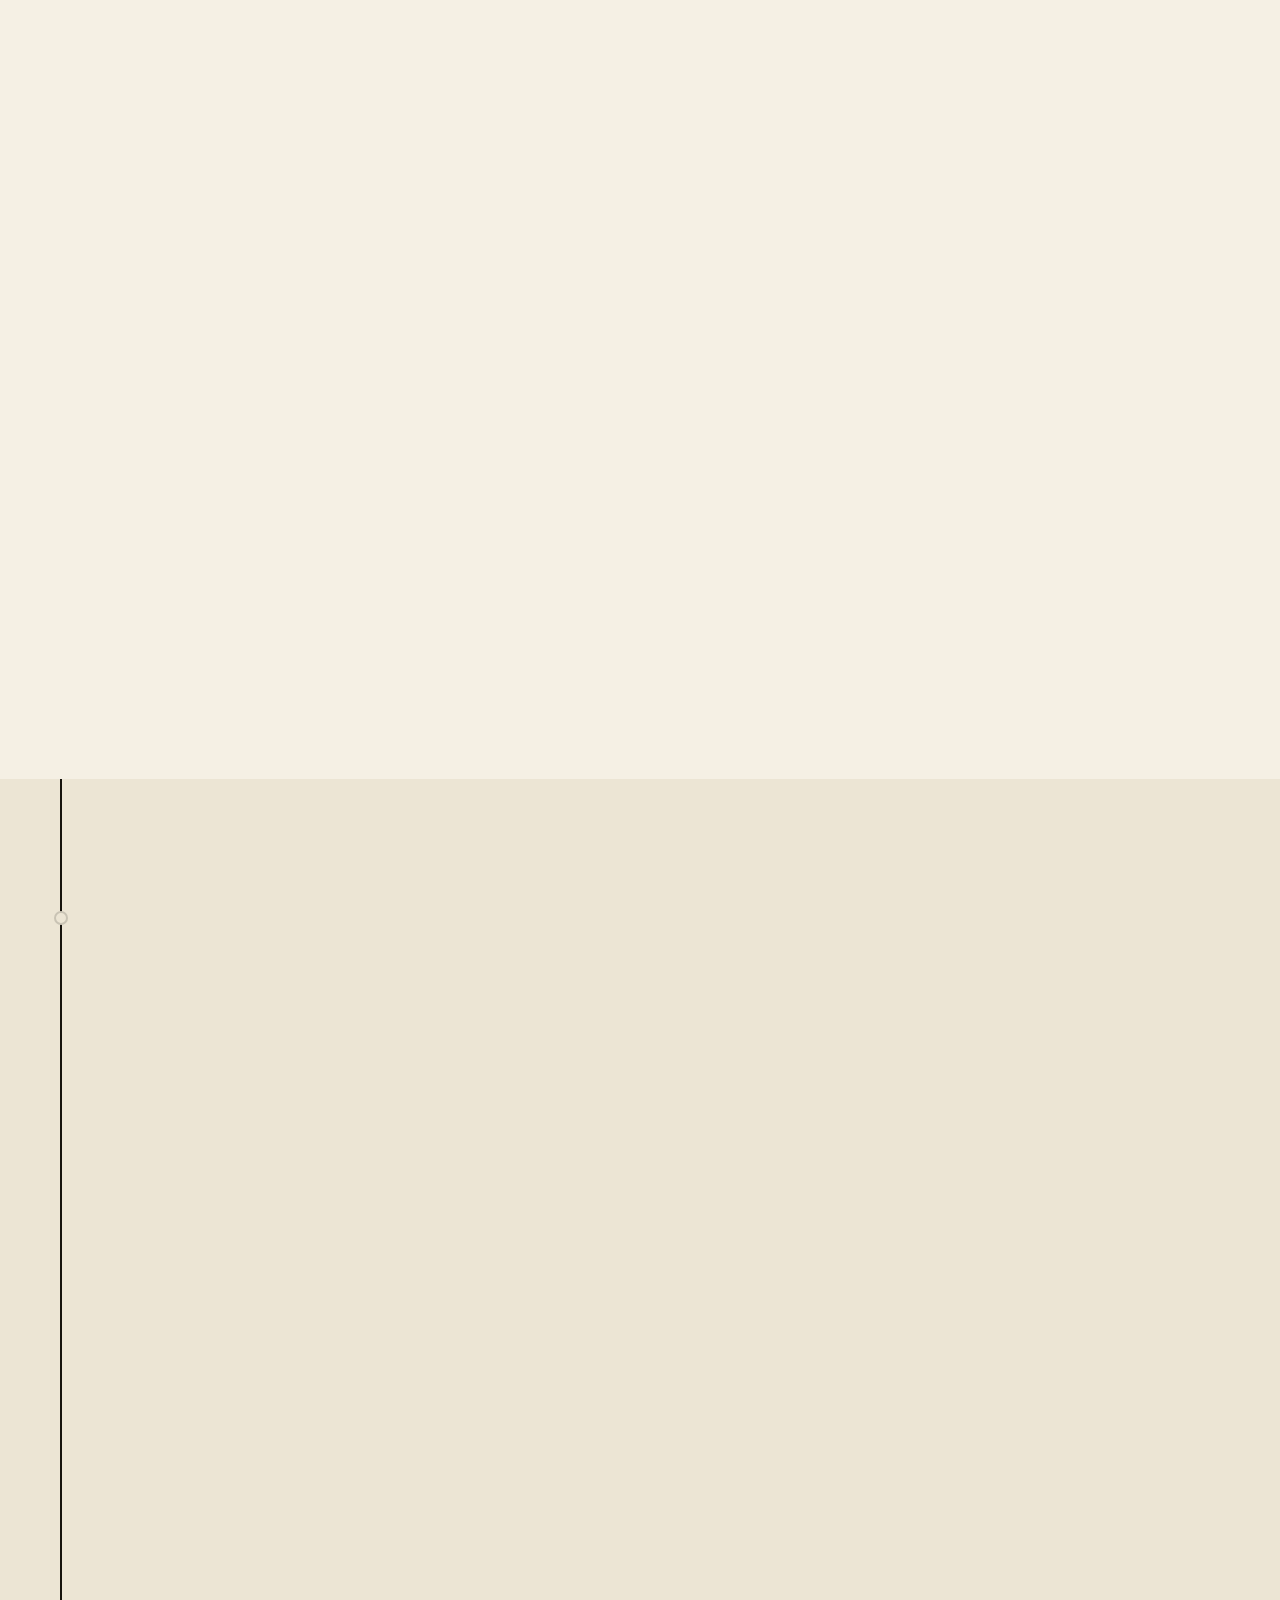
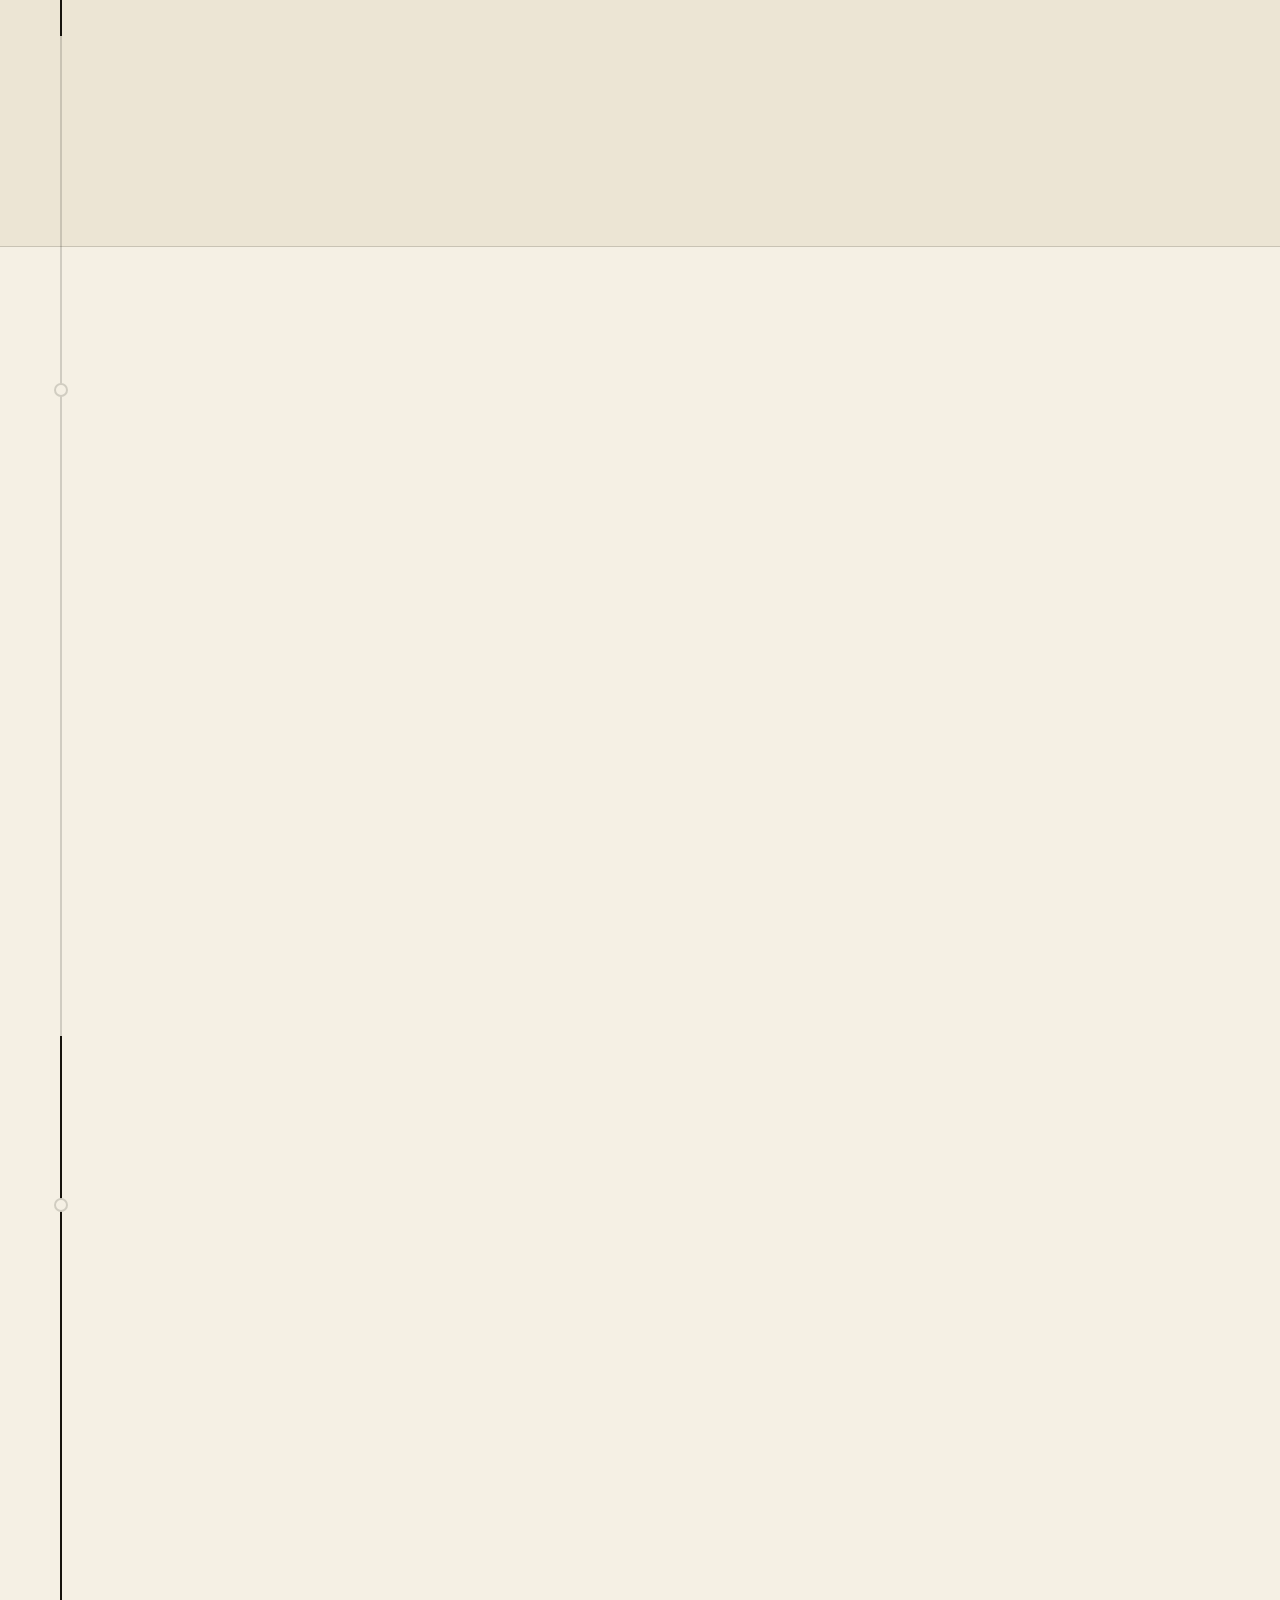
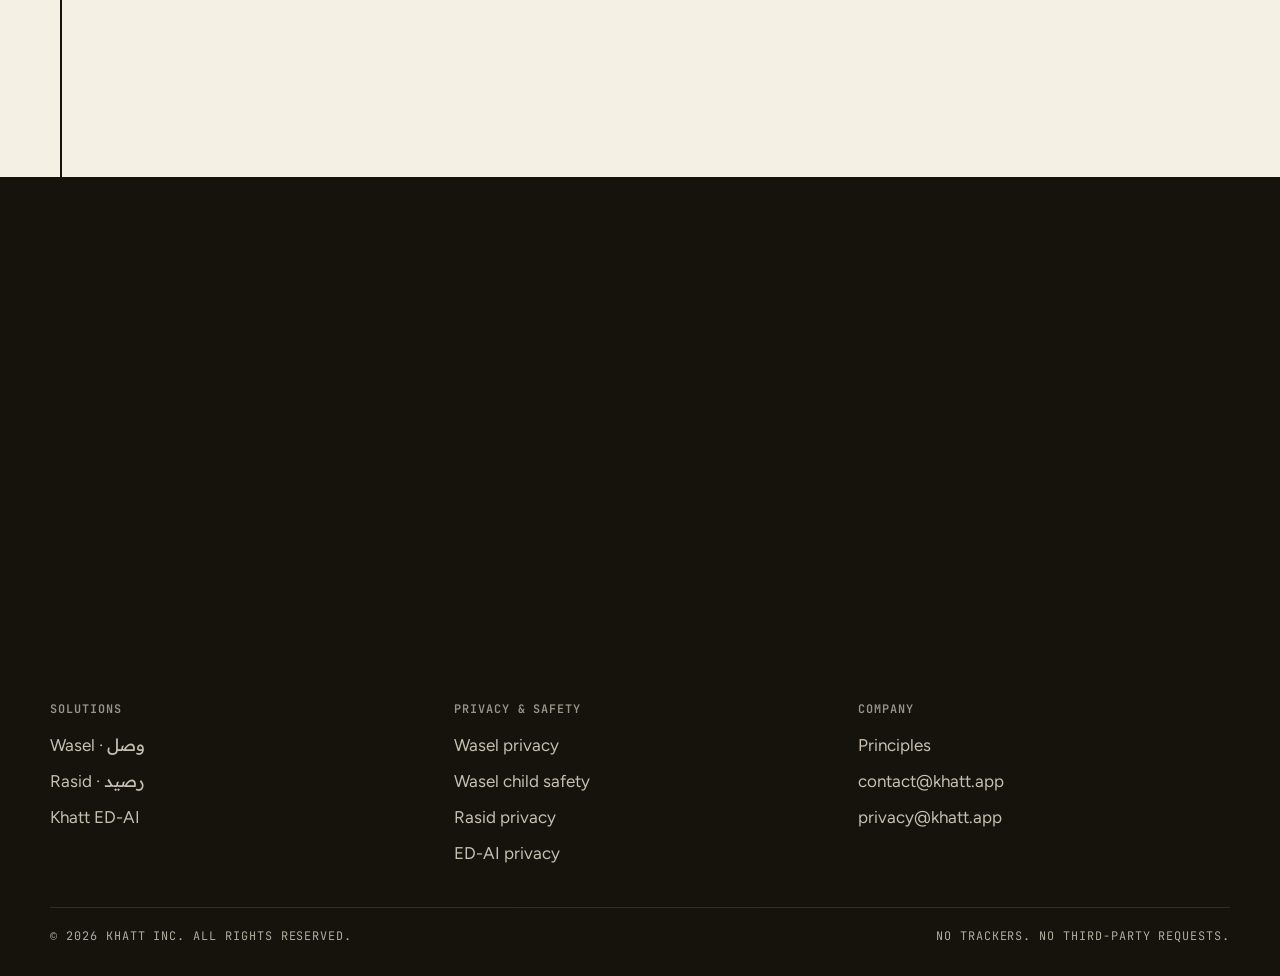
==== commit 05d710db: "Redesign: "The Line" concept, Rasid and ED-AI pages, motion layer, remove about-us content" ====
--- a/index.html
+++ b/index.html
@@ -3,170 +3,249 @@
 <head>
   <meta charset="utf-8">
   <meta name="viewport" content="width=device-width, initial-scale=1">
-  <title>Khatt — tools that connect people, even offline</title>
-  <meta name="description" content="Khatt builds privacy-first apps that keep people connected when the internet isn't there. Home of Wasel, the offline mesh messenger.">
+  <title>Khatt — Software crafted for real life | شركة خط للبرمجيات</title>
+  <meta name="description" content="Khatt is a Cairo software studio building honest, privacy-first products: Wasel offline mesh messenger, Rasid private ledger for Egypt, and Khatt ED-AI grounded learning workspace.">
   <meta http-equiv="Content-Security-Policy" content="default-src 'self'; img-src 'self' data:; font-src 'self'; style-src 'self'; script-src 'self'; base-uri 'none'; form-action 'none'">
-  <meta name="theme-color" content="#fdfbf7" media="(prefers-color-scheme: light)">
-  <meta name="theme-color" content="#0f0e17" media="(prefers-color-scheme: dark)">
+  <meta name="theme-color" content="#f5f0e4" media="(prefers-color-scheme: light)">
+  <meta name="theme-color" content="#110e09" media="(prefers-color-scheme: dark)">
   <link rel="canonical" href="https://khatt-inc.github.io/">
   <link rel="icon" href="/assets/img/favicon.svg" type="image/svg+xml">
   <link rel="icon" href="/assets/img/favicon.png" type="image/png" sizes="48x48">
   <link rel="apple-touch-icon" href="/assets/img/apple-touch-icon.png">
   <meta property="og:type" content="website">
-  <meta property="og:title" content="Khatt — tools that connect people, even offline">
-  <meta property="og:description" content="Privacy-first apps that work when the internet doesn't. Meet Wasel.">
+  <meta property="og:title" content="Khatt — Software crafted for real life | شركة خط للبرمجيات">
+  <meta property="og:description" content="Offline mesh messaging, private personal finance for Egypt, and grounded AI education. No trackers, no surveillance.">
   <meta property="og:url" content="https://khatt-inc.github.io/">
-  <meta property="og:image" content="https://khatt-inc.github.io/assets/img/wasel-feature.webp">
-  <meta name="twitter:card" content="summary_large_image">
+  <meta property="og:image" content="https://khatt-inc.github.io/assets/img/khatt-logo.png">
+  <meta name="twitter:card" content="summary">
+  <link rel="preload" href="/assets/fonts/Fraunces.woff2" as="font" type="font/woff2" crossorigin>
+  <link rel="preload" href="/assets/fonts/ArefRuqaa-Bold.woff2" as="font" type="font/woff2" crossorigin>
   <link rel="preload" href="/assets/fonts/Figtree.ttf" as="font" type="font/ttf" crossorigin>
-  <link rel="stylesheet" href="/assets/css/style.css">
+  <link rel="stylesheet" href="/assets/css/style.css?v=7">
   <script src="/assets/js/theme.js"></script>
 </head>
 <body>
   <a class="skip" href="#main">Skip to content</a>
 
   <header class="nav">
-    <div class="wrap">
-      <a class="brand" href="/" aria-label="Khatt home">
-        <img src="/assets/img/favicon.svg" alt="" width="34" height="34">
-        khatt <small lang="ar" dir="rtl">خط</small>
-      </a>
+    <div class="nav-in">
+      <a class="brand" href="/" aria-label="Khatt home"><img class="brand-logo" src="/assets/img/khatt-logo.png" alt="" width="34" height="34"><span class="brand-word">Khatt <span class="ar" lang="ar" dir="rtl">خط</span></span></a>
       <nav class="links" id="links" aria-label="Main">
-        <a href="/#products">Products</a>
+        <a href="/wasel/">Wasel</a><a href="/rasid/">Rasid</a><a href="/ed-ai/">ED-AI</a>
         <a href="/#principles">Principles</a>
-        <a href="/#contact">Contact</a>
-        <a href="/wasel/privacy/">Privacy</a>
+        <a href="/#contact" class="m-only">Say hello</a>
       </nav>
-      <div>
-        <button class="icon-btn" id="theme" type="button" aria-label="Switch theme">🌙</button>
-        <button class="icon-btn menu-btn" id="menu" type="button" aria-label="Menu" aria-expanded="false" aria-controls="links">☰</button>
+      <div class="nav-right">
+        <a class="nav-cta" href="/#contact">Say hello</a>
+        <button class="icon-btn" id="theme" type="button" aria-label="Switch theme"><svg viewBox="0 0 24 24" width="18" height="18" fill="none" stroke="currentColor" stroke-width="2" aria-hidden="true"><circle cx="12" cy="12" r="8"/><path d="M12 4v16" /><path d="M12 4a8 8 0 0 1 0 16z" fill="currentColor"/></svg></button>
+        <button class="icon-btn menu-btn" id="menu" type="button" aria-label="Menu" aria-expanded="false" aria-controls="links"><svg viewBox="0 0 24 24" width="18" height="18" fill="none" stroke="currentColor" stroke-width="2" stroke-linecap="round" aria-hidden="true"><path class="m1" d="M4 9h16"/><path class="m2" d="M4 15h16"/></svg></button>
       </div>
     </div>
   </header>
 
   <main id="main">
-    <!-- Hero -->
+    <!-- Hero: the line begins -->
     <section class="hero">
-      <div class="blobs" aria-hidden="true">
-        <span class="blob a"></span><span class="blob b"></span><span class="blob c"></span>
-      </div>
       <div class="wrap">
+        <div class="hero-copy">
+          <h1>Software with a <em>straight line</em> to the people it serves.</h1>
+          <ol class="routes" aria-label="Choose a Khatt product">
+            <li><a href="/wasel/"><span class="r-n">01</span><span class="r-name">Wasel <span class="ar" lang="ar" dir="rtl">وصل</span></span><span class="r-d">Talk with no signal</span><span class="r-go" aria-hidden="true">→</span></a></li>
+            <li><a href="/rasid/"><span class="r-n">02</span><span class="r-name">Rasid <span class="ar" lang="ar" dir="rtl">رصيد</span></span><span class="r-d">Track money, privately</span><span class="r-go" aria-hidden="true">→</span></a></li>
+            <li><a href="/ed-ai/"><span class="r-n">03</span><span class="r-name">ED-AI <span class="ar" lang="ar" dir="rtl">خط للتعليم الذكي</span></span><span class="r-d">Study from your lessons</span><span class="r-go" aria-hidden="true">→</span></a></li>
+          </ol>
+        </div>
+        <p class="hero-ar" lang="ar" dir="rtl" aria-hidden="true">خط</p>
+      </div>
+      <svg class="swash" viewBox="0 0 1100 160" preserveAspectRatio="none" fill="none" stroke="currentColor" stroke-width="3" stroke-linecap="round" aria-hidden="true" focusable="false"><path class="draw" pathLength="1" vector-effect="non-scaling-stroke" d="M1100 70 C800 20 500 120 260 80 S0 60 0 160"/></svg>
+    </section>
+
+    <div class="trail">
+      <div class="spine" aria-hidden="true"><svg viewBox="0 0 2 1000" preserveAspectRatio="none" width="100%" height="100%" fill="none" stroke-width="2"><path class="spine-track" d="M1 0V1000" vector-effect="non-scaling-stroke"/><path class="spine-fill" d="M1 0V1000" pathLength="1" vector-effect="non-scaling-stroke" stroke-dasharray="1" stroke-dashoffset="1"/></svg><span class="pen"></span></div>
+
+      <!-- Statement -->
+      <section class="sec">
+        <div class="wrap">
+          <span class="node" aria-hidden="true"></span>
+          <p class="statement reveal">Good software solves problems.<br>Great software respects people.<br><em>We do both.</em></p>
+          <div class="rails reveal">
+            <p class="rails-label">built around the rails Egypt actually uses</p>
+            <span>CIB</span><span>NBE</span><span>Banque Misr</span><span>QNB</span><span>Vodafone Cash</span><span>InstaPay</span><span>Fawry</span>
+          </div>
+        </div>
+      </section>
+
+      <!-- Products -->
+      <section class="sec" id="products">
+        <div class="wrap">
+          <span class="node" aria-hidden="true"></span>
+          <div class="sec-head">
+            <span class="kicker reveal">featured products</span>
+            <h2 class="reveal d1">Three products. <em>One standard.</em></h2>
+            <p class="reveal d2">Each one starts from the same question: what does this need from the cloud, and can we do without it?</p>
+          </div>
+
+          <article class="station" id="wasel" data-product="wasel">
+            <svg class="fig st-fig" viewBox="0 0 480 320" fill="none" stroke="currentColor" stroke-width="3" stroke-linecap="round" stroke-linejoin="round" aria-hidden="true" focusable="false"><path class="draw" pathLength="1" d="M60 230 L170 120 L300 200 L400 80"/><path class="draw d2" pathLength="1" d="M300 200 L430 250"/><circle class="nd" cx="60" cy="230" r="10"/><circle class="nd" cx="170" cy="120" r="10"/><circle class="nd" cx="300" cy="200" r="10"/><circle class="nd" cx="400" cy="80" r="10"/><circle class="nd" cx="430" cy="250" r="10"/><circle class="ring" cx="60" cy="230" r="10"/><circle class="ring" cx="300" cy="200" r="10"/><circle class="ring" cx="400" cy="80" r="10"/></svg>
+            <div class="st-copy">
+              <ul class="chips"><li>Offline mesh</li><li>Android</li><li>Google Play review</li></ul>
+              <h3>Wasel <span class="ar" lang="ar" dir="rtl">وصل</span></h3>
+              <p>A peer-to-peer messenger for when the network is gone. Phones talk over Bluetooth Low Energy and relay encrypted messages hop by hop. No internet, no towers, no servers, no accounts.</p>
+              <div class="work-actions">
+                <a class="btn btn-solid st-link" href="/wasel/">View product →</a>
+                <a class="st-sub" href="/wasel/privacy/">Privacy policy</a>
+              </div>
+            </div>
+            <div class="st-media">
+              <div class="phone"><img src="/assets/img/shot-05_safe_radar.webp" width="295" height="640" alt="Wasel radar showing nearby phones in the mesh" loading="lazy"></div>
+              <div class="phone"><img src="/assets/img/shot-03_chat_detail.webp" width="295" height="640" alt="Wasel end-to-end encrypted chat" loading="lazy"></div>
+            </div>
+          </article>
+
+          <article class="station" id="rasid" data-product="rasid">
+            <svg class="fig st-fig" viewBox="0 0 480 320" fill="none" stroke="currentColor" stroke-width="3" stroke-linecap="round" stroke-linejoin="round" aria-hidden="true" focusable="false"><path class="draw" pathLength="1" d="M20 160 H460"/><path class="draw d1" pathLength="1" d="M90 160 V105 M165 160 V65 M270 160 V125 M370 160 V95"/><path class="draw d2" pathLength="1" d="M120 160 V205 M215 160 V255 M315 160 V195 M420 160 V225"/><path class="draw d3" pathLength="1" d="M240 160 L225 190 H255 Z"/><circle class="nd" cx="460" cy="160" r="10"/></svg>
+            <div class="st-copy">
+              <ul class="chips"><li>Personal finance</li><li>Android</li><li>Direct APK</li></ul>
+              <h3>Rasid <span class="ar" lang="ar" dir="rtl">رصيد</span></h3>
+              <p>All your money in one calm place. Cash, banks and wallets in a single ledger, with Egyptian bank and wallet SMS parsed on the phone and discarded once you review them. Nothing is uploaded, ever.</p>
+              <div class="work-actions">
+                <a class="btn btn-solid st-link" href="/rasid/">View &amp; download →</a>
+                <a class="st-sub" href="/rasid/privacy/">Privacy policy</a>
+              </div>
+            </div>
+            <div class="st-media">
+              <div class="phone"><img src="/assets/img/rasid/app-accounts.webp" width="570" height="1131" alt="Rasid accounts screen listing cash, CIB, Vodafone Cash and InstaPay balances" loading="lazy"></div>
+              <div class="phone"><img src="/assets/img/rasid/app-quick-add.webp" width="570" height="1131" alt="Rasid quick add sheet with category chips and number pad" loading="lazy"></div>
+            </div>
+          </article>
+
+          <article class="station" id="edai" data-product="edai">
+            <svg class="fig st-fig" viewBox="0 0 480 320" fill="none" stroke="currentColor" stroke-width="3" stroke-linecap="round" stroke-linejoin="round" aria-hidden="true" focusable="false"><path class="draw" pathLength="1" d="M20 70 H460 M20 130 H460 M20 190 H460 M20 250 H460"/><path class="draw d1" pathLength="1" d="M70 30 V290"/><path class="draw d2" pathLength="1" d="M100 120 C130 90 150 150 180 118 S230 100 255 124"/><path class="draw d3" pathLength="1" d="M100 140 C180 150 260 150 330 138"/><path class="draw d3" pathLength="1" d="M360 118 l16 16 l34 -40"/></svg>
+            <div class="st-copy">
+              <ul class="chips"><li>AI-native EdTech</li><li>Web</li><li>Pilot</li></ul>
+              <h3>ED-AI <span class="ar" lang="ar" dir="rtl">خط للتعليم الذكي</span></h3>
+              <p>One workspace for teachers, students and parents. Turn lesson files into draft quizzes you review and approve, give students a study companion that cites the teacher's own material, and record fees paid by Vodafone Cash, InstaPay, Fawry or cash.</p>
+              <div class="work-actions">
+                <a class="btn btn-solid st-link" href="/ed-ai/">View product →</a>
+                <a class="st-sub" href="/ed-ai/privacy/">Privacy policy</a>
+              </div>
+            </div>
+            <div class="st-media">
+              <div class="browser-frame">
+                <div class="browser-bar"><div class="browser-dots"><span class="dot-r"></span><span class="dot-y"></span><span class="dot-g"></span></div><div class="browser-url">edai.khatt.app/dashboard/teacher</div></div>
+                <div class="browser-content"><img src="/assets/img/ed-ai/teacher-command-center.webp" width="1024" height="640" alt="Khatt ED-AI teacher command center" loading="lazy"></div>
+              </div>
+            </div>
+          </article>
+        </div>
+      </section>
+
+    <!-- Matrix -->
+    <section class="sec alt" id="matrix">
+      <div class="wrap">
+        <span class="node" aria-hidden="true"></span>
+        <div class="sec-head">
+          <span class="kicker reveal">side by side</span>
+          <h2 class="reveal d1">Different missions, <em>same discipline.</em></h2>
+        </div>
+        <div class="matrix-wrap reveal d1">
+          <table class="matrix-table">
+            <thead>
+              <tr>
+                <th scope="col" class="col-feature">Dimension</th>
+                <th scope="col">Wasel <small>Offline mesh</small></th>
+                <th scope="col">Rasid <small>Personal ledger</small></th>
+                <th scope="col">ED-AI <small>Smart EdTech</small></th>
+              </tr>
+            </thead>
+            <tbody>
+              <tr><td class="col-feature">Role</td><td>Peer-to-peer messaging and local relays without internet.</td><td>Personal expense ledger with bank SMS ingestion.</td><td>Curriculum assistant for teachers, students and parents.</td></tr>
+              <tr><td class="col-feature">Platform</td><td>Android app</td><td>Android app</td><td>Web app</td></tr>
+              <tr><td class="col-feature">Connectivity</td><td><strong>100% offline</strong> · BLE mesh</td><td><strong>100% on-device</strong> · zero network</td><td><strong>Cloud</strong> · tenant-isolated</td></tr>
+              <tr><td class="col-feature">Privacy model</td><td>End-to-end encrypted messages, no accounts</td><td>Encrypted on-device ledger, no account</td><td>Teacher-approved content, cited answers, separate workspaces</td></tr>
+              <tr><td class="col-feature">Audience</td><td>Off-grid communities, travellers, events</td><td>Individuals and families in Egypt</td><td>Egyptian teachers, tutors, schools, parents</td></tr>
+              <tr><td class="col-feature">Integrations</td><td>Bluetooth LE, Carrier Pigeon minigame</td><td>CIB, NBE, Banque Misr, QNB, Vodafone Cash, InstaPay</td><td>Vodafone Cash, InstaPay, Fawry payment records</td></tr>
+              <tr><td class="col-feature">Access</td><td><a href="/wasel/">Google Play (in review)</a></td><td><a href="/rasid/">Direct APK</a></td><td><a href="/ed-ai/">Pilot access</a></td></tr>
+            </tbody>
+          </table>
+        </div>
+      </div>
+    </section>
+
+    <!-- Principles -->
+    <section class="sec" id="principles">
+      <div class="wrap">
+        <span class="node" aria-hidden="true"></span>
+        <div class="sec-head">
+          <span class="kicker reveal">how we build</span>
+          <h2 class="reveal d1">Three promises we keep <em>in code.</em></h2>
+          <p class="reveal d2">Architecture decisions, not slogans. Each one is something you can check.</p>
+        </div>
+        <div class="rows">
+          <div class="row reveal"><span class="n">01</span><h3>Works where it matters</h3><p>Core features run device to device and on device. The internet is an enhancement, never a single point of failure.</p></div>
+          <div class="row reveal"><span class="n">02</span><h3>Private by design</h3><p>No tracker SDKs, no ad networks, no quiet data warehouse. What belongs on your phone stays on your phone.</p></div>
+          <div class="row reveal"><span class="n">03</span><h3>Honest about limits</h3><p>We publish what our products do and what they cannot do, in plain words. No inflated claims.</p></div>
+        </div>
+      </div>
+    </section>
+
+      <!-- Contact -->
+      <section class="sec contact" id="contact">
+        <div class="wrap">
+          <span class="node" aria-hidden="true"></span>
+          <span class="kicker reveal">get in touch</span>
+          <h2 class="reveal d1">Let's <em>talk.</em></h2>
+          <p class="reveal d2">We welcome school pilots for ED-AI, mesh networking collaborations, privacy requests and security reports.</p>
+          <div class="mail-list reveal d2">
+            <a class="mail" href="mailto:contact@khatt.app">contact@khatt.app</a>
+            <a class="mail" href="mailto:pilot@khatt.app">pilot@khatt.app</a>
+            <a class="mail" href="mailto:privacy@khatt.app">privacy@khatt.app</a>
+          </div>
+        </div>
+      </section>
+
+      <div class="seal" aria-hidden="true" lang="ar">خط</div>
+    </div>
+  </main>
+
+  <footer class="foot">
+    <div class="wrap">
+      <p class="foot-ar" lang="ar" dir="rtl" aria-hidden="true">خط</p>
+      <div class="foot-cols">
         <div>
-          <span class="eyebrow reveal">Khatt · خط</span>
-          <h1 class="reveal d1">Stay close,<br><span class="grad-text">even when the internet isn't.</span></h1>
-          <p class="lead reveal d2">We make small, honest apps that connect people directly: no accounts to create, no tracking to opt out of, and nothing that breaks when the signal does.</p>
-          <div class="hero-cta reveal d3">
-            <a class="btn btn-primary" href="/wasel/">Meet Wasel <span aria-hidden="true">→</span></a>
-            <a class="btn btn-ghost" href="/wasel/privacy/">Read the privacy policy</a>
-          </div>
-        </div>
-
-        <div class="stage reveal d2">
-          <img class="pigeon" src="/assets/img/pigeon.svg" alt="" width="190" height="150">
-          <img class="pigeon small" src="/assets/img/pigeon.svg" alt="" width="96" height="76">
-          <span class="chip one"><span class="dot"></span> No signal needed</span>
-          <span class="chip two">🔐 End-to-end encrypted</span>
-          <div class="phone" data-tilt>
-            <img src="/assets/img/shot-02_chats.webp" width="640" height="1385" alt="Wasel app showing nearby friends and chats">
-          </div>
-        </div>
-      </div>
-    </section>
-
-    <!-- Marquee -->
-    <div class="marquee" aria-hidden="true">
-      <div class="track">
-        <span>Offline-first</span><span>No accounts</span><span>End-to-end encrypted</span><span>No trackers</span><span>Built in the open about privacy</span><span>Made for real life</span>
-        <span>Offline-first</span><span>No accounts</span><span>End-to-end encrypted</span><span>No trackers</span><span>Built in the open about privacy</span><span>Made for real life</span>
-      </div>
-    </div>
-
-    <!-- Products -->
-    <section id="products">
-      <div class="wrap">
-        <div class="section-head">
-          <span class="eyebrow reveal">What we make</span>
-          <h2 class="reveal d1">Our first flight.</h2>
-          <p class="reveal d2">One app so far, built carefully. More are on the way.</p>
-        </div>
-
-        <article class="spot reveal">
-          <img class="pigeon" src="/assets/img/pigeon.svg" alt="" width="120" height="95">
-          <div>
-            <h2>Wasel <span class="ar" lang="ar" dir="rtl">وصل</span></h2>
-            <p>An offline mesh messenger. Phones talk to each other over Bluetooth and pass notes along, so messages reach friends far beyond one phone's range. No towers, no servers, no accounts.</p>
-            <ul class="tags">
-              <li>Works offline</li>
-              <li>Noise end-to-end encryption</li>
-              <li>Android</li>
-              <li>Ages 16+</li>
-            </ul>
-            <a class="btn btn-ghost" href="/wasel/">Explore Wasel <span aria-hidden="true">→</span></a>
-          </div>
-          <div class="shots" aria-hidden="true">
-            <div class="phone l"><img src="/assets/img/shot-05_safe_radar.webp" width="640" height="1385" alt="" loading="lazy"></div>
-            <div class="phone r"><img src="/assets/img/shot-03_chat_detail.webp" width="640" height="1385" alt="" loading="lazy"></div>
-          </div>
-        </article>
-
-        <div class="soon reveal">
-          <span aria-hidden="true">🛫</span>
-          <div>
-            <h3>Next flight: in the hangar</h3>
-            <p>More tools for staying connected are being built. Check back soon.</p>
-          </div>
-        </div>
-      </div>
-    </section>
-
-    <!-- Principles -->
-    <section id="principles">
-      <div class="wrap">
-        <div class="section-head">
-          <span class="eyebrow reveal">How we build</span>
-          <h2 class="reveal d1">Three promises we can keep.</h2>
-        </div>
-        <div class="grid-3">
-          <div class="card reveal">
-            <div class="ico o" aria-hidden="true">📡</div>
-            <h3>Works when it matters</h3>
-            <p>Core features run phone to phone, with no connection to a service that can go down. The internet is an optional extra, never a requirement.</p>
-          </div>
-          <div class="card reveal d1">
-            <div class="ico p" aria-hidden="true">🔒</div>
-            <h3>Private by design</h3>
-            <p>No accounts, no analytics or advertising libraries, and no server of ours that holds your messages. What stays on your phone stays on your phone.</p>
-          </div>
-          <div class="card reveal d2">
-            <div class="ico t" aria-hidden="true">🤝</div>
-            <h3>Honest about limits</h3>
-            <p>If a feature shares anything with a third party, we say so in plain words inside the app and in the policy. No "military-grade" hand-waving.</p>
-          </div>
-        </div>
-      </div>
-    </section>
-
-    <!-- Contact -->
-    <section class="contact" id="contact">
-      <div class="wrap">
-        <span class="eyebrow reveal">Say hello</span>
-        <h2 class="reveal d1">Questions, ideas, privacy requests?</h2>
-        <a class="mail grad-text reveal d2" href="mailto:privacy@khatt.app">privacy@khatt.app</a>
-      </div>
-    </section>
-  </main>
-
-  <footer>
-    <div class="wrap">
-      <span>© <span id="year">2026</span> Khatt. All rights reserved.</span>
-      <nav aria-label="Footer">
-        <a href="/wasel/">Wasel</a>
-        <a href="/wasel/privacy/">Privacy policy</a>
-        <a href="mailto:privacy@khatt.app">Contact</a>
-      </nav>
+          <h4>Solutions</h4>
+          <nav aria-label="Solutions">
+            <a href="/wasel/">Wasel · وصل</a>
+            <a href="/rasid/">Rasid · رصيد</a>
+            <a href="/ed-ai/">Khatt ED-AI</a>
+          </nav>
+        </div>
+        <div>
+          <h4>Privacy &amp; safety</h4>
+          <nav aria-label="Privacy">
+            <a href="/wasel/privacy/">Wasel privacy</a>
+            <a href="/wasel/child-safety/">Wasel child safety</a>
+            <a href="/rasid/privacy/">Rasid privacy</a>
+            <a href="/ed-ai/privacy/">ED-AI privacy</a>
+          </nav>
+        </div>
+        <div>
+          <h4>Company</h4>
+          <nav aria-label="Company">
+            <a href="/#principles">Principles</a>
+            
+            <a href="mailto:contact@khatt.app">contact@khatt.app</a>
+            <a href="mailto:privacy@khatt.app">privacy@khatt.app</a>
+          </nav>
+        </div>
+      </div>
+      <div class="foot-bottom">
+        <span>© <span id="year">2026</span> Khatt Inc. All rights reserved.</span>
+        <span>No trackers. No third-party requests.</span>
+      </div>
     </div>
   </footer>
 
-  <script src="/assets/js/main.js" defer></script>
+  <script src="/assets/js/main.js?v=6" defer></script>
 </body>
 </html>
--- a/assets/css/style.css
+++ b/assets/css/style.css
@@ -1,1101 +1,649 @@
-/* Khatt — site styles. Self-hosted fonts, no third-party requests. */
-
+/* Khatt — design system v3, "The Line". khatt (خط) = a line / a pen stroke.
+   One ink line (the spine) runs down each page; sections hang off it as nodes;
+   each product turns the line into its own figure; a vermilion seal closes it.
+   Self-hosted fonts, no third-party requests, no inline styles (CSP). */
+
+/* ── Fonts ──────────────────────────────────────────────── */
+@font-face { font-family: "Fraunces"; src: url("../fonts/Fraunces.woff2") format("woff2"); font-weight: 300 800; font-style: normal; font-display: swap; }
+@font-face { font-family: "Fraunces"; src: url("../fonts/FrauncesItalic.woff2") format("woff2"); font-weight: 300 800; font-style: italic; font-display: swap; }
+@font-face { font-family: "Aref Ruqaa"; src: url("../fonts/ArefRuqaa-Bold.woff2") format("woff2"); font-weight: 700; font-style: normal; font-display: swap; }
+@font-face { font-family: "JetBrains Mono"; src: url("../fonts/JetBrainsMono.woff2") format("woff2"); font-weight: 100 800; font-style: normal; font-display: swap; }
+@font-face { font-family: "Figtree"; src: url("../fonts/Figtree.ttf") format("truetype"); font-weight: 300 900; font-display: swap; }
 @font-face {
-  font-family: "Figtree";
-  src: url("../fonts/Figtree.ttf") format("truetype");
-  font-weight: 300 900;
-  font-display: swap;
-}
-@font-face {
-  font-family: "Readex Pro";
-  src: url("../fonts/ReadexPro.ttf") format("truetype");
-  font-weight: 160 700;
-  font-display: swap;
-  unicode-range: U+0600-06FF, U+0750-077F, U+FB50-FDFF, U+FE70-FEFF;
-}
-
+  font-family: "Readex Pro"; src: url("../fonts/ReadexPro.ttf") format("truetype");
+  font-weight: 160 700; font-display: swap; unicode-range: U+0600-06FF, U+0750-077F, U+FB50-FDFF, U+FE70-FEFF;
+}
+
+/* ── Tokens ─────────────────────────────────────────────── */
 :root {
-  --bg: #fdfbf7;
-  --bg-2: #f6f0e6;
-  --surface: #ffffff;
-  --ink: #25214a;
-  --muted: #625f7a;
-  --border: #e8e3d9;
-  --orange: #f6a33b;
-  --pink: #e8618c;
-  --purple: #6e3fb8;
-  --teal: #2fa793;
-  --accent-ink: #5b2fa6;
-  --grad: linear-gradient(120deg, #f6a33b 0%, #e8618c 55%, #6e3fb8 100%);
-  --shadow: 0 1px 0 rgba(37, 33, 74, 0.04), 0 14px 34px -14px rgba(37, 33, 74, 0.22);
-  --edge: 0 6px 0 -1px rgba(37, 33, 74, 0.07);
-  --radius: 28px;
-  --max: 1120px;
-  color-scheme: light;
-}
-
+  --serif: "Fraunces", "Iowan Old Style", Georgia, serif;
+  --sans: "Figtree", "Readex Pro", system-ui, -apple-system, "Segoe UI", sans-serif;
+  --ar: "Aref Ruqaa", "Readex Pro", serif;
+  --mono: "JetBrains Mono", ui-monospace, "SF Mono", Menlo, monospace;
+  --maxw: 1180px;
+  --gutter: clamp(18px, 4vw, 48px);
+  --rail-in: 44px;
+  --spine-off: 10px;
+  --sec-pad: clamp(72px, 10vw, 140px);
+  --r: 10px;
+  --nav-h: 64px;
+
+  --paper: #f5f0e4;
+  --paper-2: #ece5d4;
+  --card: #fbf8f0;
+  --ink: #16130d;
+  --muted: #5d5545;
+  --hair: rgba(22, 19, 13, 0.16);
+  --seal: #c4301b;
+  --seal-text: #a82614;
+  --on-seal: #ffffff;
+  --foot-bg: #16130d;
+  --foot-ink: #f2ebdc;
+  --p: var(--seal);
+}
 :root[data-theme="dark"] {
-  --bg: #0f0e17;
-  --bg-2: #14131f;
-  --surface: #1a1926;
-  --ink: #f6f4ff;
-  --muted: #a9a8c2;
-  --border: #2e2b44;
-  --teal: #3db8a4;
-  --accent-ink: #c8b2ff;
-  --shadow: 0 1px 0 rgba(255, 255, 255, 0.03), 0 18px 40px -16px rgba(0, 0, 0, 0.7);
-  --edge: 0 6px 0 -1px rgba(0, 0, 0, 0.35);
-  color-scheme: dark;
-}
-
+  --paper: #110e09; --paper-2: #17130c; --card: #1d1810; --ink: #f2ebdc; --muted: #aaa08c;
+  --hair: rgba(242, 235, 220, 0.14); --seal: #ff6b4a; --seal-text: #ff8a6e; --on-seal: #1a0d08; --foot-bg: #0b0906;
+}
 @media (prefers-color-scheme: dark) {
-  :root:not([data-theme="light"]) {
-    --bg: #0f0e17;
-    --bg-2: #14131f;
-    --surface: #1a1926;
-    --ink: #f6f4ff;
-    --muted: #a9a8c2;
-    --border: #2e2b44;
-    --teal: #3db8a4;
-    --accent-ink: #c8b2ff;
-    --shadow: 0 1px 0 rgba(255, 255, 255, 0.03), 0 18px 40px -16px rgba(0, 0, 0, 0.7);
-    --edge: 0 6px 0 -1px rgba(0, 0, 0, 0.35);
-    color-scheme: dark;
+  :root:not([data-theme]) {
+    --paper: #110e09; --paper-2: #17130c; --card: #1d1810; --ink: #f2ebdc; --muted: #aaa08c;
+    --hair: rgba(242, 235, 220, 0.14); --seal: #ff6b4a; --seal-text: #ff8a6e; --on-seal: #1a0d08; --foot-bg: #0b0906;
   }
 }
 
-*,
-*::before,
-*::after {
-  box-sizing: border-box;
-}
-
-html {
-  scroll-behavior: smooth;
-  scroll-padding-top: 88px;
-  -webkit-text-size-adjust: 100%;
-}
-
+/* Product accents: set data-product on the body or a section. */
+[data-product="wasel"] { --p: #6e3fb8; }
+[data-product="rasid"] { --p: #0e6b5e; }
+[data-product="edai"]  { --p: #0b7f74; }
+:root[data-theme="dark"] [data-product="wasel"], :root[data-theme="dark"][data-product="wasel"] { --p: #b995ec; }
+:root[data-theme="dark"] [data-product="rasid"], :root[data-theme="dark"][data-product="rasid"] { --p: #4cc2ab; }
+:root[data-theme="dark"] [data-product="edai"],  :root[data-theme="dark"][data-product="edai"]  { --p: #35d3c1; }
+@media (prefers-color-scheme: dark) {
+  :root:not([data-theme]) [data-product="wasel"], :root:not([data-theme])[data-product="wasel"] { --p: #b995ec; }
+  :root:not([data-theme]) [data-product="rasid"], :root:not([data-theme])[data-product="rasid"] { --p: #4cc2ab; }
+  :root:not([data-theme]) [data-product="edai"],  :root:not([data-theme])[data-product="edai"]  { --p: #35d3c1; }
+}
+
+/* ── Base ───────────────────────────────────────────────── */
+*, *::before, *::after { box-sizing: border-box; }
+html { scroll-behavior: smooth; scroll-padding-top: 84px; -webkit-text-size-adjust: 100%; }
 body {
-  margin: 0;
-  background: var(--bg);
+  margin: 0; background: var(--paper); color: var(--ink);
+  font: 1.0625rem/1.65 var(--sans);
+  -webkit-font-smoothing: antialiased; text-rendering: optimizeLegibility;
+  overflow-x: hidden;
+}
+img, svg { max-width: 100%; display: block; }
+a { color: inherit; }
+p { margin: 0 0 1em; }
+ul, ol { margin: 0; }
+h1, h2, h3, h4 {
+  font-family: var(--serif); font-weight: 400; line-height: 1.04; letter-spacing: -0.02em;
+  font-optical-sizing: auto; margin: 0 0 0.5em;
+}
+h1 { font-size: clamp(2.6rem, 6.4vw, 5.6rem); }
+h2 { font-size: clamp(2rem, 4.4vw, 3.6rem); }
+h3 { font-size: clamp(1.4rem, 2.2vw, 1.9rem); line-height: 1.12; }
+h4 { font-size: 1.15rem; }
+h1 em, h2 em, h3 em, h4 em { font-style: italic; color: var(--seal-text); }
+code { font: 0.88em var(--mono); background: var(--paper-2); padding: 0.1em 0.4em; border-radius: 4px; }
+
+.ar, [lang="ar"] { font-family: var(--sans); }
+h1 .ar, h2 .ar, h3 .ar, .hero-ar, .foot-ar, .brand-word .ar, .seal, .r-name .ar {
+  font-family: var(--ar); font-weight: 700; letter-spacing: 0;
+}
+
+.kicker, .eyebrow, .tags li, .chips li, .stat span, .hash, th {
+  font-family: var(--mono); font-size: 0.74rem; text-transform: uppercase; letter-spacing: 0.08em;
+}
+.kicker, .eyebrow {
+  display: inline-flex; align-items: center; gap: 12px; margin-bottom: 20px; color: var(--seal-text); font-weight: 600;
+}
+.kicker::before, .eyebrow::before { content: ""; width: 28px; height: 2px; background: currentColor; }
+
+:focus-visible { outline: 2px solid var(--seal-text); outline-offset: 3px; }
+::selection { background: var(--seal); color: var(--on-seal); }
+.sr-only { position: absolute; width: 1px; height: 1px; overflow: hidden; clip: rect(0 0 0 0); white-space: nowrap; }
+.skip {
+  position: absolute; left: 12px; top: -60px; z-index: 100; background: var(--ink); color: var(--paper);
+  padding: 10px 16px; border-radius: 999px; text-decoration: none; font-weight: 600;
+}
+.skip:focus { top: 12px; }
+
+/* ── Layout ─────────────────────────────────────────────── */
+.wrap { width: min(var(--maxw), 100% - 2 * var(--gutter)); margin-inline: auto; position: relative; }
+.sec { padding-block: var(--sec-pad); }
+.sec.alt { background: var(--paper-2); border-block: 1px solid var(--hair); }
+.sec-head { max-width: 46rem; margin-bottom: clamp(32px, 5vw, 64px); }
+.sec-head p { font-size: 1.15rem; color: var(--muted); margin-top: 1em; }
+.split { display: grid; grid-template-columns: 1fr 1fr; gap: clamp(32px, 6vw, 88px); align-items: center; }
+.split.top { align-items: start; }
+.split + .split { margin-top: clamp(56px, 8vw, 110px); }
+.media { display: flex; gap: 20px; justify-content: center; }
+.lead { font-size: 1.2rem; color: var(--muted); max-width: 40rem; }
+.btn-row { display: flex; flex-wrap: wrap; gap: 12px; margin-top: 28px; }
+
+/* ── The Line: spine, nodes, seal, figures ──────────────── */
+.trail { position: relative; }
+.trail .wrap { padding-left: var(--rail-in); }
+.spine {
+  position: absolute; top: 0; bottom: 0; width: 2px; pointer-events: none;
+  left: calc(max(var(--gutter), (100% - var(--maxw)) / 2) + var(--spine-off));
+}
+.spine svg { width: 100%; height: 100%; }
+.spine-track { stroke: var(--hair); }
+.spine-fill { stroke: var(--ink); }
+.node {
+  position: absolute; left: calc(var(--spine-off) - 6px); top: 8px; width: 14px; height: 14px; border-radius: 50%;
+  background: var(--paper); border: 2px solid var(--hair);
+  transition: background 0.3s, border-color 0.3s, transform 0.3s;
+}
+.sec.alt .node { background: var(--paper-2); }
+.node.on { background: var(--p); border-color: var(--ink); transform: scale(1.25); }
+.seal {
+  position: absolute; bottom: -34px; width: 68px; height: 68px; border-radius: 50%; z-index: 2;
+  left: calc(max(var(--gutter), (100% - var(--maxw)) / 2) + var(--spine-off) - 33px);
+  background: var(--seal); color: var(--on-seal); display: grid; place-items: center;
+  transform: rotate(-8deg); font-size: 2.1rem; line-height: 1;
+  box-shadow: inset 0 0 0 3px var(--paper), 4px 4px 0 var(--ink);
+}
+
+.fig { width: 100%; height: auto; color: var(--p); }
+.js .draw {
+  stroke-dasharray: 1; stroke-dashoffset: 1;
+  transition: stroke-dashoffset 1.4s cubic-bezier(0.65, 0, 0.35, 1);
+}
+.draw.d1 { transition-delay: 0.25s; }
+.draw.d2 { transition-delay: 0.5s; }
+.draw.d3 { transition-delay: 0.75s; }
+.js .fig.drawn .draw, .js .swash.drawn .draw { stroke-dashoffset: 0; }
+.nd { fill: var(--paper); stroke: currentColor; }
+.js .nd { opacity: 0; transition: opacity 0.4s 1.1s; }
+.js .fig.drawn .nd { opacity: 1; }
+.ring { fill: none; stroke: currentColor; stroke-width: 2; transform-box: fill-box; transform-origin: center; opacity: 0; }
+.fig.drawn .ring { animation: ping 2.6s ease-out 1.4s infinite; }
+@keyframes ping { from { transform: scale(1); opacity: 0.5; } to { transform: scale(2.4); opacity: 0; } }
+
+/* ── Reveal ─────────────────────────────────────────────── */
+.js .reveal { opacity: 0; transform: translateY(18px); transition: opacity 0.6s, transform 0.6s; }
+.js .reveal.in { opacity: 1; transform: none; }
+.js .reveal.d1 { transition-delay: 0.08s; }
+.js .reveal.d2 { transition-delay: 0.16s; }
+
+/* ── Header ─────────────────────────────────────────────── */
+.nav {
+  position: fixed; inset: 0 0 auto; height: var(--nav-h); z-index: 60;
+  background: color-mix(in srgb, var(--paper) 88%, transparent);
+  -webkit-backdrop-filter: blur(12px); backdrop-filter: blur(12px);
+  border-bottom: 1px solid var(--hair); transition: border-color 0.3s;
+}
+.nav.scrolled { border-bottom-color: var(--ink); }
+.nav-in { width: min(var(--maxw), 100% - 2 * var(--gutter)); margin-inline: auto; height: 100%; display: flex; align-items: center; gap: 24px; }
+.brand { display: flex; align-items: center; gap: 10px; text-decoration: none; }
+.brand-logo { width: 34px; height: 34px; border-radius: 50%; }
+.brand-word { font: 400 1.35rem/1 var(--serif); letter-spacing: -0.01em; }
+.brand-word .ar { font-size: 1.4rem; }
+.links { display: flex; gap: 4px; margin-left: auto; }
+.links a {
+  font: 600 0.74rem/1 var(--mono); text-transform: uppercase; letter-spacing: 0.08em; text-decoration: none;
+  padding: 10px 12px; border-radius: 999px; transition: background 0.2s, color 0.2s;
+}
+.links a:hover, .links a[aria-current="page"] { background: var(--ink); color: var(--paper); }
+.nav-right { display: flex; gap: 8px; align-items: center; }
+.nav-cta {
+  background: var(--seal); color: var(--on-seal); text-decoration: none; border-radius: 999px;
+  font: 600 0.74rem/1 var(--mono); text-transform: uppercase; letter-spacing: 0.08em; padding: 12px 16px;
+  transition: transform 0.15s, box-shadow 0.15s;
+}
+.nav-cta:hover { transform: translate(-1px, -1px); box-shadow: 3px 3px 0 var(--ink); }
+.icon-btn {
+  width: 38px; height: 38px; border-radius: 50%; border: 1px solid var(--hair); background: transparent; color: var(--ink);
+  display: grid; place-items: center; cursor: pointer; padding: 0; transition: border-color 0.2s;
+}
+.icon-btn:hover { border-color: var(--ink); }
+.menu-btn, .m-only { display: none; }
+
+/* ── Buttons, chips ─────────────────────────────────────── */
+.btn {
+  display: inline-flex; gap: 10px; align-items: center; padding: 14px 22px; border: 2px solid var(--ink); border-radius: 999px;
+  font: 600 0.96rem/1 var(--sans); text-decoration: none; transition: transform 0.15s, box-shadow 0.15s;
+}
+.btn:hover { transform: translate(-2px, -2px); box-shadow: 4px 4px 0 var(--ink); }
+.btn-solid { background: var(--ink); color: var(--paper); }
+.btn-line { background: transparent; color: var(--ink); }
+.btn[aria-disabled="true"] { opacity: 0.55; pointer-events: none; }
+.tags, .chips { list-style: none; padding: 0; display: flex; flex-wrap: wrap; gap: 8px; margin: 0 0 24px; }
+.tags li, .chips li {
+  display: inline-flex; align-items: center; gap: 8px; border: 1px solid var(--hair); border-radius: 999px; padding: 7px 12px;
   color: var(--ink);
-  font-family: "Figtree", ui-sans-serif, system-ui, -apple-system, "Segoe UI", Roboto, sans-serif;
-  font-size: 1.0625rem;
-  line-height: 1.65;
-  overflow-x: hidden;
-}
-
-[lang="ar"],
-:lang(ar) {
-  font-family: "Readex Pro", "Figtree", system-ui, sans-serif;
-}
-
-img {
-  max-width: 100%;
-  display: block;
-}
-
-a {
-  color: var(--accent-ink);
-  text-underline-offset: 3px;
-}
-a:hover {
-  color: var(--pink);
-}
-
-:focus-visible {
-  outline: 3px solid var(--orange);
-  outline-offset: 3px;
-  border-radius: 8px;
-}
-
-.skip {
-  position: absolute;
-  left: 12px;
-  top: -60px;
-  z-index: 100;
-  background: var(--ink);
-  color: var(--bg);
-  padding: 10px 16px;
-  border-radius: 12px;
-  transition: top 0.2s;
-}
-.skip:focus {
-  top: 12px;
-}
-
-.wrap {
-  width: min(var(--max), 100% - 40px);
-  margin-inline: auto;
-}
-
-h1,
-h2,
-h3 {
-  line-height: 1.08;
-  letter-spacing: -0.025em;
-  margin: 0 0 0.5em;
-  font-weight: 800;
-}
-h1 {
-  font-size: clamp(2.6rem, 6.4vw, 5rem);
-  font-weight: 850;
-}
-h2 {
-  font-size: clamp(2rem, 4.2vw, 3.2rem);
-}
-h3 {
-  font-size: 1.3rem;
-  letter-spacing: -0.015em;
-}
-p {
-  margin: 0 0 1em;
-}
-
-.grad-text {
-  background: var(--grad);
-  -webkit-background-clip: text;
-  background-clip: text;
-  color: transparent;
-}
-
-.eyebrow {
-  display: inline-flex;
-  align-items: center;
-  gap: 8px;
-  font-size: 0.85rem;
-  font-weight: 700;
-  letter-spacing: 0.08em;
-  text-transform: uppercase;
-  color: var(--accent-ink);
-  background: color-mix(in srgb, var(--purple) 10%, transparent);
-  padding: 6px 14px;
-  border-radius: 999px;
-  margin-bottom: 20px;
-}
-.eyebrow::before {
-  content: "";
-  width: 8px;
-  height: 8px;
-  border-radius: 50%;
-  background: var(--grad);
-}
-
-/* ───────── Nav ───────── */
-.nav {
-  position: sticky;
-  top: 0;
-  z-index: 50;
-  backdrop-filter: saturate(1.4) blur(16px);
-  -webkit-backdrop-filter: saturate(1.4) blur(16px);
-  background: color-mix(in srgb, var(--bg) 78%, transparent);
-  border-bottom: 1px solid color-mix(in srgb, var(--border) 70%, transparent);
-}
-.nav .wrap {
-  display: flex;
-  align-items: center;
-  justify-content: space-between;
-  height: 68px;
-  gap: 16px;
-}
-.brand {
-  display: inline-flex;
-  align-items: center;
-  gap: 10px;
-  font-weight: 850;
-  font-size: 1.4rem;
-  letter-spacing: -0.03em;
-  color: var(--ink);
-  text-decoration: none;
-}
-.brand img {
-  width: 34px;
-  height: 34px;
-  border-radius: 10px;
-}
-.brand small {
-  font-family: "Readex Pro", sans-serif;
-  font-weight: 500;
-  color: var(--muted);
-  font-size: 1rem;
-  letter-spacing: 0;
-}
-.links {
-  display: flex;
-  align-items: center;
-  gap: 6px;
-}
-.links a {
-  color: var(--ink);
-  text-decoration: none;
-  font-weight: 650;
-  font-size: 0.97rem;
-  padding: 8px 14px;
-  border-radius: 999px;
-  transition: background 0.2s;
-}
-.links a:hover,
-.links a[aria-current="page"] {
-  background: color-mix(in srgb, var(--purple) 11%, transparent);
-  color: var(--ink);
-}
-.icon-btn {
-  width: 42px;
-  height: 42px;
-  display: inline-grid;
-  place-items: center;
-  border-radius: 50%;
-  border: 1px solid var(--border);
-  background: var(--surface);
-  color: var(--ink);
-  cursor: pointer;
-  font-size: 1.1rem;
-  transition: transform 0.2s;
-}
-.icon-btn:hover {
-  transform: rotate(18deg) scale(1.06);
-}
-.menu-btn {
-  display: none;
-}
-
-@media (max-width: 760px) {
-  .menu-btn {
-    display: inline-grid;
+}
+.tags li::before, .chips li::before { content: ""; width: 6px; height: 6px; border-radius: 50%; background: var(--p); }
+
+/* ── Home: hero ─────────────────────────────────────────── */
+.hero {
+  position: relative; min-height: calc(100svh - var(--nav-h)); padding-top: calc(var(--nav-h) + clamp(28px, 5vw, 64px));
+  padding-bottom: 180px;
+}
+.hero .wrap { display: grid; grid-template-columns: 1.15fr 0.85fr; gap: 5vw; align-items: center; }
+.hero .reveal { opacity: 1; transform: none; transition: none; }
+.hero h1 { font-size: clamp(2.6rem, 5.2vw, 4.7rem); margin-bottom: 0.4em; }
+.hero-ar {
+  font: 700 clamp(9rem, 30vw, 26rem) / 0.8 var(--ar); color: var(--ink); margin: 0; justify-self: center; padding-bottom: 0.1em;
+}
+.swash {
+  position: absolute; bottom: 0; height: 160px; color: var(--ink); overflow: visible;
+  left: calc(max(var(--gutter), (100% - var(--maxw)) / 2) + var(--spine-off) + 1px);
+  width: calc(100% - (max(var(--gutter), (100% - var(--maxw)) / 2) + var(--spine-off) + 1px) - var(--gutter));
+}
+.routes { list-style: none; padding: 0; margin: 36px 0 0; border-top: 2px solid var(--ink); }
+.routes a {
+  display: grid; grid-template-columns: auto 1fr auto auto; gap: 18px; align-items: baseline; padding: 16px 12px;
+  text-decoration: none; border-bottom: 1px solid var(--hair); transition: background 0.2s, color 0.2s;
+}
+.r-n { font: 600 0.74rem var(--mono); letter-spacing: 0.08em; }
+.r-name { display: flex; flex-wrap: wrap; align-items: baseline; gap: 0 0.4em; font: 400 1.6rem/1.2 var(--serif); }
+.r-name .ar { font-size: 1.4rem; line-height: 1.7; }
+.r-d { color: var(--muted); font-size: 0.95rem; }
+.r-go { transition: transform 0.2s; }
+.routes a:hover { background: var(--ink); color: var(--paper); }
+.routes a:hover .r-d { color: inherit; }
+.routes a:hover .r-go { transform: translateX(6px); }
+
+/* ── Home: sections ─────────────────────────────────────── */
+.statement { font: 400 clamp(2.2rem, 5.4vw, 4.6rem) / 1.05 var(--serif); letter-spacing: -0.02em; margin: clamp(48px, 7vw, 96px) 0; }
+.statement em { font-style: italic; color: var(--seal-text); background: linear-gradient(var(--seal), var(--seal)) 0 100% / 100% 3px no-repeat; }
+.rails { display: flex; flex-wrap: wrap; align-items: baseline; gap: 8px 16px; padding-bottom: 8px; }
+.rails-label { font: 500 0.74rem var(--mono); text-transform: uppercase; letter-spacing: 0.08em; color: var(--muted); margin: 0 12px 0 0; }
+.rails span { font: 400 1.25rem var(--serif); white-space: nowrap; }
+.rails span:not(:last-child)::after { content: "/"; color: var(--seal-text); margin-left: 16px; }
+
+.station {
+  position: relative; display: grid; grid-template-columns: 5fr 7fr; gap: clamp(24px, 5vw, 72px); align-items: center;
+  padding-block: clamp(48px, 7vw, 96px); border-top: 1px solid var(--hair);
+}
+.station:nth-of-type(even) .st-copy { order: 2; }
+.st-fig { position: absolute; top: 8%; right: 0; width: 70%; height: 84%; opacity: 0.2; z-index: 0; }
+.station:nth-of-type(even) .st-fig { right: auto; left: 0; }
+.st-copy, .st-media { position: relative; z-index: 1; }
+.station h3 { font-size: clamp(2.4rem, 5vw, 4rem); margin-bottom: 0.35em; }
+.station h3 .ar { font-size: 1em; }
+.station[data-product="edai"] h3 .ar { font-size: 0.55em; display: block; margin-top: 0.2em; }
+.st-copy p { color: var(--muted); max-width: 32rem; }
+.work-actions { display: flex; flex-wrap: wrap; gap: 20px; align-items: center; margin-top: 28px; }
+.st-sub { font-weight: 600; text-underline-offset: 4px; }
+.st-media { display: flex; gap: 20px; justify-content: center; }
+.st-media .browser-frame { width: 100%; }
+.phone {
+  border: 2px solid var(--ink); border-radius: 28px; overflow: hidden; background: var(--card);
+  box-shadow: 6px 6px 0 var(--p); width: min(240px, 42%);
+}
+.phone + .phone { margin-top: 36px; }
+.phone img { display: block; width: 100%; height: auto; }
+.browser-frame { border: 2px solid var(--ink); border-radius: var(--r); overflow: hidden; box-shadow: 8px 8px 0 var(--p); background: var(--card); }
+.browser-bar { display: flex; gap: 12px; align-items: center; padding: 10px 14px; border-bottom: 2px solid var(--ink); }
+.browser-dots { display: flex; gap: 6px; }
+.browser-dots span { width: 10px; height: 10px; border-radius: 50%; }
+.dot-r { background: #ff5f57; } .dot-y { background: #febc2e; } .dot-g { background: #28c840; }
+.browser-url { font: 500 0.72rem var(--mono); border: 1px solid var(--hair); border-radius: 999px; padding: 4px 14px; color: var(--muted); min-width: 0; overflow: hidden; text-overflow: ellipsis; white-space: nowrap; }
+.browser-content img { display: block; width: 100%; height: auto; }
+
+.matrix-wrap { overflow-x: auto; }
+.matrix-table { min-width: 760px; width: 100%; border-collapse: collapse; }
+.matrix-table th, .matrix-table td { text-align: left; vertical-align: top; padding: 16px 18px 16px 0; border-bottom: 1px solid var(--hair); }
+.matrix-table thead th { border-bottom: 2px solid var(--ink); }
+.matrix-table th small { display: block; margin-top: 4px; color: var(--muted); font-weight: 400; }
+.matrix-table .col-feature { font: 600 0.74rem var(--mono); text-transform: uppercase; letter-spacing: 0.08em; width: 140px; }
+.matrix-table td a { color: var(--seal-text); font-weight: 600; text-underline-offset: 4px; }
+
+.rows { display: grid; grid-template-columns: repeat(3, 1fr); gap: clamp(24px, 4vw, 56px); }
+.row { border-top: 2px solid var(--ink); padding-top: 20px; }
+.row .n { display: block; font: italic 400 clamp(3.5rem, 7vw, 6rem) / 1 var(--serif); color: var(--seal-text); margin-bottom: 12px; }
+.row p { color: var(--muted); }
+
+
+.contact { padding-bottom: calc(var(--sec-pad) * 0.55); }
+.contact h2 { margin-bottom: 0.4em; }
+.contact p { color: var(--muted); font-size: 1.15rem; max-width: 40rem; }
+.mail-list { margin-top: 40px; border-top: 2px solid var(--ink); }
+.mail {
+  display: flex; justify-content: space-between; align-items: baseline; gap: 16px; text-decoration: none;
+  font: 400 clamp(1.6rem, 4vw, 3rem) / 1.2 var(--serif); padding: 18px 0; border-bottom: 1px solid var(--hair);
+  transition: padding-left 0.2s, color 0.2s; overflow-wrap: anywhere;
+}
+.mail::after { content: "→"; flex: none; }
+.mail:hover { padding-left: 12px; color: var(--seal-text); }
+
+/* ── Footer ─────────────────────────────────────────────── */
+.foot { background: var(--foot-bg); color: var(--foot-ink); padding: 96px 0 32px; position: relative; overflow: hidden; }
+.foot-ar {
+  font: 700 clamp(7rem, 22vw, 18rem) / 1.35 var(--ar); margin: 0; color: transparent;
+  -webkit-text-stroke: 2px var(--foot-ink); opacity: 0.9; text-align: center;
+}
+.foot-cols { display: grid; grid-template-columns: repeat(3, 1fr); gap: 32px; padding: 48px 0 40px; position: relative; }
+.foot-cols p { opacity: 0.8; max-width: 24rem; }
+.foot h4 { font: 600 0.74rem var(--mono); text-transform: uppercase; letter-spacing: 0.08em; opacity: 0.6; margin-bottom: 14px; }
+.foot nav { display: flex; flex-direction: column; gap: 8px; }
+.foot nav a { text-decoration: none; opacity: 0.8; width: fit-content; }
+.foot nav a:hover { opacity: 1; text-decoration: underline; text-underline-offset: 4px; }
+.foot-bottom {
+  display: flex; flex-wrap: wrap; justify-content: space-between; gap: 8px 24px; padding-top: 20px;
+  border-top: 1px solid rgba(242, 235, 220, 0.18); font: 400 0.74rem var(--mono); text-transform: uppercase; letter-spacing: 0.08em; opacity: 0.7;
+}
+
+/* ── Product pages ──────────────────────────────────────── */
+.p-hero { position: relative; padding: calc(var(--nav-h) + clamp(32px, 5vw, 72px)) 0 clamp(56px, 7vw, 96px); overflow: hidden; }
+.p-hero .wrap { display: grid; grid-template-columns: 1fr 1fr; gap: clamp(32px, 5vw, 72px); align-items: center; }
+.p-hero .wrap > * { position: relative; z-index: 1; }
+.p-hero h1 { font-size: clamp(2.2rem, 5vw, 4rem); margin-bottom: 0.3em; }
+.p-hero h1 .ar { display: block; text-align: left; font-size: clamp(3.5rem, 9vw, 7.5rem); line-height: 1.2; color: var(--p); }
+[data-product="edai"] .p-hero h1 .ar { font-size: clamp(1.9rem, 4vw, 3rem); line-height: 1.7; }
+.p-fig { position: absolute; right: -4%; bottom: -6%; width: 62%; height: auto; opacity: 0.22; z-index: 0; color: var(--p); }
+.p-media { display: flex; gap: 20px; justify-content: center; }
+.p-media .browser-frame { width: 100%; }
+.logo-mark { width: 64px; height: 64px; border-radius: 16px; border: 2px solid var(--ink); margin-bottom: 20px; }
+
+.steps { list-style: none; padding: 0; counter-reset: s; }
+.steps li { display: grid; grid-template-columns: 56px 1fr; gap: 16px; padding: 22px 0; border-top: 1px solid var(--hair); counter-increment: s; }
+.steps li::before { content: counter(s, decimal-leading-zero); font: italic 400 2.4rem / 1 var(--serif); color: var(--seal-text); }
+.steps h3 { margin-bottom: 0.3em; font-size: 1.5rem; }
+.steps p { margin: 0; color: var(--muted); }
+
+.feature-grid { display: grid; grid-template-columns: repeat(6, 1fr); gap: 20px; }
+.feature { grid-column: span 2; border: 2px solid var(--ink); border-radius: var(--r); padding: 24px; background: var(--card); }
+.feature.wide { grid-column: span 4; }
+.feature .num { display: block; font: 600 0.74rem var(--mono); letter-spacing: 0.08em; color: var(--seal-text); margin-bottom: 14px; }
+.feature h3 { font-size: 1.4rem; }
+.feature p { margin: 0; color: var(--muted); }
+
+.stat-row { display: grid; grid-template-columns: repeat(4, 1fr); border-block: 2px solid var(--ink); }
+.stat { padding: 26px 20px 26px 0; }
+.stat + .stat { border-left: 1px solid var(--hair); padding-left: 22px; }
+.stat b { display: block; font: 400 clamp(1.8rem, 3vw, 2.6rem) / 1.1 var(--serif); margin-bottom: 10px; }
+.stat span { display: block; color: var(--muted); line-height: 1.5; }
+
+.spec-table { width: 100%; border-collapse: collapse; }
+.spec-table th, .spec-table td { text-align: left; vertical-align: top; padding: 16px 16px 16px 0; border-bottom: 1px solid var(--hair); }
+.spec-table th { white-space: nowrap; color: var(--seal-text); }
+.spec-table tr:first-child > * { border-top: 2px solid var(--ink); }
+.spec-table td { color: var(--muted); }
+.spec-table td strong { color: var(--ink); }
+
+.download-card {
+  display: grid; grid-template-columns: 1fr auto; gap: 32px; align-items: center;
+  border: 2px solid var(--ink); border-radius: var(--r); box-shadow: 10px 10px 0 var(--p); background: var(--card);
+  padding: clamp(28px, 4vw, 48px); margin-bottom: clamp(40px, 6vw, 72px);
+}
+.download-card h2 { font-size: clamp(1.8rem, 3vw, 2.4rem); }
+.download-card .logo-mark { width: 120px; height: 120px; border-radius: 28px; margin: 0; }
+.hash { display: block; margin-top: 20px; font-family: var(--mono); word-break: break-all; text-transform: none; letter-spacing: 0; color: var(--muted); }
+.hash strong { text-transform: uppercase; letter-spacing: 0.08em; color: var(--ink); margin-right: 8px; }
+.notice { border: 2px solid var(--ink); border-left: 8px solid var(--seal); border-radius: var(--r); padding: 16px 20px; background: var(--card); margin-top: 28px; }
+.split .notice { margin-top: 0; }
+.cta-band { text-align: center; padding: var(--sec-pad) 0; }
+.cta-band .wrap > p { color: var(--muted); font-size: 1.15rem; max-width: 40rem; margin-inline: auto; }
+.cta-band .btn-row { justify-content: center; }
+.cta-band .kicker { justify-content: center; }
+
+/* ── Legal pages, 404 ───────────────────────────────────── */
+.legal-hero { padding: calc(var(--nav-h) + 56px) 0 32px; border-bottom: 2px solid var(--ink); margin-bottom: clamp(32px, 5vw, 56px); }
+.legal-hero h1 { font-size: clamp(2.6rem, 6.4vw, 5rem); }
+.legal-hero p { color: var(--muted); max-width: 48rem; }
+.mark { font-style: italic; color: var(--seal-text); }
+.legal { display: grid; grid-template-columns: 250px minmax(0, 1fr); gap: clamp(32px, 6vw, 80px); padding-bottom: var(--sec-pad); }
+.toc { position: sticky; top: 96px; align-self: start; }
+.toc strong { display: block; font: 600 0.74rem var(--mono); text-transform: uppercase; letter-spacing: 0.08em; color: var(--muted); }
+.toc ol { list-style: none; padding: 0; margin: 14px 0 0; border-left: 2px solid var(--hair); }
+.toc a { display: block; padding: 6px 0 6px 14px; margin-left: -2px; border-left: 2px solid transparent; text-decoration: none; color: var(--muted); font-size: 0.92rem; line-height: 1.4; }
+.toc a:hover { color: var(--ink); }
+.toc a.on { border-left-color: var(--seal); color: var(--ink); }
+.doc { max-width: 720px; }
+.doc h2 { font-size: 2rem; border-top: 2px solid var(--ink); padding-top: 20px; margin-top: 56px; }
+.doc h2:first-child { margin-top: 0; }
+.doc h3 { margin-top: 1.6em; }
+.doc p, .doc li { color: var(--muted); }
+.doc strong { color: var(--ink); }
+.doc li + li { margin-top: 6px; }
+.doc a { color: var(--seal-text); text-underline-offset: 3px; }
+.doc table { width: 100%; border-collapse: collapse; margin: 1.2em 0; font-size: 0.95rem; }
+.doc th, .doc td { text-align: left; vertical-align: top; padding: 12px 14px 12px 0; border-bottom: 1px solid var(--hair); }
+.doc thead th { border-bottom: 2px solid var(--ink); }
+.summary { border: 2px solid var(--ink); border-left: 8px solid var(--p); border-radius: var(--r); background: var(--card); padding: 22px 26px; }
+.summary ul { margin: 12px 0 0; padding-left: 1.2em; }
+.summary li { color: var(--muted); }
+.lost { min-height: 100svh; display: grid; place-items: center; text-align: center; }
+.lost h1.mark { font-size: clamp(6rem, 22vw, 14rem); font-style: italic; margin-bottom: 0.1em; }
+.lost p { color: var(--muted); }
+.pigeon { width: 160px; margin-inline: auto; }
+
+/* ── Responsive ─────────────────────────────────────────── */
+@media (max-width: 980px) {
+  .feature-grid { grid-template-columns: repeat(2, 1fr); }
+  .feature, .feature.wide { grid-column: span 1; }
+  .feature.wide { grid-column: span 2; }
+  .legal { grid-template-columns: 1fr; }
+  .toc { position: static; }
+  .toc ol { display: grid; grid-template-columns: 1fr 1fr; column-gap: 24px; }
+  .stat-row { grid-template-columns: repeat(2, 1fr); }
+  .stat:nth-child(3) { border-left: 0; padding-left: 0; }
+  .stat:nth-child(n + 3) { border-top: 1px solid var(--hair); }
+}
+@media (max-width: 900px) {
+  .hero .wrap, .p-hero .wrap, .split { grid-template-columns: minmax(0, 1fr); }
+  .hero-ar { order: -1; font-size: clamp(7rem, 32vw, 12rem); line-height: 1.1; padding: 0; justify-self: start; }
+  .hero { padding-bottom: 140px; }
+  .station { grid-template-columns: 1fr; }
+  .station:nth-of-type(even) .st-copy { order: 0; }
+  .st-fig, .station:nth-of-type(even) .st-fig { left: 20%; right: 0; width: 80%; }
+  .rows { grid-template-columns: 1fr; }
+  .download-card { grid-template-columns: 1fr; }
+  .p-fig { width: 90%; right: -10%; }
+}
+@media (max-width: 820px) {
+  .menu-btn, .m-only { display: grid; }
+  .links a.m-only { display: block; }
+  .nav-cta { display: none; }
+  .links {
+    position: absolute; top: var(--nav-h); left: 0; right: 0; flex-direction: column; gap: 2px; display: flex;
+    background: var(--paper); border-bottom: 1px solid var(--ink); padding: 12px var(--gutter) 20px; margin: 0;
+    visibility: hidden; opacity: 0; transform: translateY(-12px); pointer-events: none;
+    transition: opacity 0.25s, transform 0.3s cubic-bezier(0.2, 0.8, 0.2, 1), visibility 0s 0.3s;
   }
-  .links {
-    position: absolute;
-    inset: 68px 0 auto 0;
-    flex-direction: column;
-    align-items: stretch;
-    padding: 12px 20px 20px;
-    background: var(--bg);
-    border-bottom: 1px solid var(--border);
-    display: none;
+  .links.open { visibility: visible; opacity: 1; transform: none; pointer-events: auto; transition-delay: 0s; }
+  .links a { padding: 14px 12px; font-size: 0.82rem; opacity: 0; transform: translateX(-14px); transition: opacity 0.3s, transform 0.35s cubic-bezier(0.2, 0.8, 0.2, 1), background 0.2s, color 0.2s; }
+  .links.open a { opacity: 1; transform: none; }
+  .links.open a:nth-child(1) { transition-delay: 0.04s, 0.04s, 0s, 0s; }
+  .links.open a:nth-child(2) { transition-delay: 0.08s, 0.08s, 0s, 0s; }
+  .links.open a:nth-child(3) { transition-delay: 0.12s, 0.12s, 0s, 0s; }
+  .links.open a:nth-child(4) { transition-delay: 0.16s, 0.16s, 0s, 0s; }
+  .links.open a:nth-child(5) { transition-delay: 0.2s, 0.2s, 0s, 0s; }
+  .links.open a:nth-child(6) { transition-delay: 0.24s, 0.24s, 0s, 0s; }
+  .links a:active { background: var(--seal); color: var(--on-seal); }
+  .menu-open::after {
+    content: ""; position: fixed; inset: var(--nav-h) 0 0; z-index: 50; background: rgba(0, 0, 0, 0.4);
+    animation: fade-in 0.25s both;
   }
-  .links.open {
-    display: flex;
+  .nav-right { margin-left: auto; }
+  .foot-cols { grid-template-columns: 1fr 1fr; }
+}
+@media (max-width: 560px) {
+  :root { --rail-in: 34px; }
+  .feature-grid { grid-template-columns: 1fr; }
+  .feature, .feature.wide { grid-column: auto; }
+  .foot-cols { grid-template-columns: 1fr; }
+  .toc ol { grid-template-columns: 1fr; }
+  .stat-row { grid-template-columns: 1fr; }
+  .stat, .stat + .stat { border-left: 0; padding: 20px 0; }
+  .stat + .stat { border-top: 1px solid var(--hair); }
+  .routes a { grid-template-columns: auto 1fr auto; row-gap: 2px; }
+  .r-d { grid-column: 2 / -1; grid-row: 2; }
+  .steps li { grid-template-columns: 44px 1fr; }
+  .doc table, .doc thead, .doc tbody, .doc tr, .doc th, .doc td { display: block; }
+  .doc thead { display: none; }
+  .doc td:first-child { font-weight: 700; color: var(--ink); border-bottom: 0; padding-bottom: 2px; }
+  .btn { padding: 13px 20px; }
+  .station .phone { width: min(200px, 44%); }
+}
+
+/* ── Motion ─────────────────────────────────────────────── */
+@keyframes fade-in { from { opacity: 0; } to { opacity: 1; } }
+@keyframes rise { from { opacity: 0; transform: translateY(28px); } to { opacity: 1; transform: none; } }
+@keyframes pop { 0% { opacity: 0; transform: scale(0.6) rotate(-12deg); } 70% { transform: scale(1.08) rotate(3deg); } 100% { opacity: 1; transform: none; } }
+/* Arabic is written right to left: the pen wipes in from the right edge */
+@keyframes write-ar { from { clip-path: inset(-20% -20% -20% 110%); } to { clip-path: inset(-20% -20% -20% -20%); } }
+@keyframes bob { 0%, 100% { transform: translateY(0) rotate(-2deg); } 50% { transform: translateY(-14px) rotate(2deg); } }
+@keyframes stamp { 0% { opacity: 0; transform: rotate(-8deg) scale(2.4); } 55% { opacity: 1; transform: rotate(-8deg) scale(0.9); } 100% { opacity: 1; transform: rotate(-8deg) scale(1); } }
+@keyframes ripple { from { opacity: 0.7; transform: scale(1); } to { opacity: 0; transform: scale(1.9); } }
+@keyframes pen-pulse { 0%, 100% { box-shadow: 0 0 0 4px color-mix(in srgb, var(--seal) 28%, transparent); } 50% { box-shadow: 0 0 0 9px color-mix(in srgb, var(--seal) 0%, transparent); } }
+@keyframes drift-a { from { transform: translateY(70px); } to { transform: translateY(-40px); } }
+@keyframes drift-b { from { transform: translateY(130px); } to { transform: translateY(-20px); } }
+@keyframes drift-fig { from { transform: translateY(-50px) rotate(-3deg); } to { transform: translateY(50px) rotate(3deg); } }
+@keyframes hero-drift { to { transform: translateY(140px) rotate(5deg); } }
+
+/* Hamburger morphs into a cross */
+.menu-btn svg path { transition: transform 0.3s cubic-bezier(0.2, 0.8, 0.2, 1); transform-box: fill-box; transform-origin: center; }
+.menu-btn[aria-expanded="true"] .m1 { transform: translateY(3px) rotate(45deg); }
+.menu-btn[aria-expanded="true"] .m2 { transform: translateY(-3px) rotate(-45deg); }
+#theme svg { transition: transform 0.6s cubic-bezier(0.3, 1.4, 0.5, 1); }
+:root[data-theme="dark"] #theme svg { transform: rotate(180deg); }
+.icon-btn:active { transform: scale(0.92); }
+
+/* Pen nib that rides the front of the spine */
+.pen {
+  position: absolute; left: 50%; top: calc(var(--prog, 0) * 100%); width: 12px; height: 12px; margin: -6px 0 0 -6px;
+  border-radius: 50%; background: var(--seal); animation: pen-pulse 1.8s ease-in-out infinite;
+}
+
+/* Buttons fill with colour on hover */
+.btn { position: relative; overflow: hidden; isolation: isolate; }
+.btn::before { content: ""; position: absolute; inset: 0; z-index: -1; background: var(--seal); transform: translateY(101%); transition: transform 0.35s cubic-bezier(0.2, 0.8, 0.2, 1); }
+.btn-line::before { background: var(--ink); }
+.btn:hover::before { transform: none; }
+.btn-solid:hover { color: var(--on-seal); }
+.btn-line:hover { color: var(--paper); }
+.btn [aria-hidden="true"] { display: inline-block; transition: transform 0.25s; }
+.btn:hover [aria-hidden="true"] { transform: translateX(4px); }
+.btn:active { transform: translate(0, 0); box-shadow: none; }
+
+/* Hero list rows: ink sweeps across on hover */
+.routes a { position: relative; isolation: isolate; overflow: hidden; }
+.routes a::before { content: ""; position: absolute; inset: 0; z-index: -1; background: var(--ink); transform: scaleX(0); transform-origin: left; transition: transform 0.4s cubic-bezier(0.2, 0.8, 0.2, 1); }
+.routes a:hover { background: transparent; }
+.routes a:hover::before { transform: none; }
+.r-n, .r-name { transition: transform 0.35s cubic-bezier(0.2, 0.8, 0.2, 1); }
+.routes a:hover .r-n, .routes a:hover .r-name { transform: translateX(8px); }
+
+/* Cards, phones and frames lift on hover (translate/rotate props so reveal transforms are untouched) */
+.feature, .phone, .browser-frame, .download-card { transition: translate 0.3s cubic-bezier(0.2, 0.8, 0.2, 1), rotate 0.3s, box-shadow 0.3s; }
+.js .feature.reveal { transition: opacity 0.6s, transform 0.6s, translate 0.3s cubic-bezier(0.2, 0.8, 0.2, 1), box-shadow 0.3s; }
+.feature:hover { translate: -3px -3px; box-shadow: 6px 6px 0 var(--p); }
+.phone:hover { translate: 0 -8px; rotate: -1.5deg; }
+.phone + .phone:hover { rotate: 1.5deg; }
+.browser-frame:hover { translate: -3px -3px; box-shadow: 11px 11px 0 var(--p); }
+.station .st-sub { background: linear-gradient(currentColor, currentColor) 0 100% / 0 2px no-repeat; text-decoration: none; padding-bottom: 3px; transition: background-size 0.35s; }
+.station .st-sub:hover { background-size: 100% 2px; }
+.mail::after { transition: transform 0.25s; }
+.mail:hover::after { transform: translateX(8px); }
+.toc a { transition: color 0.2s, border-color 0.2s, padding-left 0.25s; }
+.toc a.on { padding-left: 20px; }
+.foot nav a { transition: opacity 0.2s, transform 0.2s; }
+.foot nav a:hover { transform: translateX(4px); }
+
+/* Smooth palette change when toggling the theme */
+html.theming, html.theming *, html.theming *::before, html.theming *::after {
+  transition: background-color 0.4s, color 0.4s, border-color 0.4s, fill 0.4s, stroke 0.4s, box-shadow 0.4s !important;
+}
+
+@media (prefers-reduced-motion: no-preference) {
+  /* Cross-page fade; the header stays put */
+  @view-transition { navigation: auto; }
+  .nav { view-transition-name: nav; }
+  ::view-transition-old(root) { animation: 0.2s ease-in both fade-out; }
+  ::view-transition-new(root) { animation: 0.45s cubic-bezier(0.2, 0.8, 0.2, 1) both rise-sm; }
+
+  /* Home hero choreography */
+  .js .hero-copy > * { animation: rise 0.9s cubic-bezier(0.2, 0.8, 0.2, 1) both; }
+  .js .hero-copy > :nth-child(1) { animation-delay: 0.05s; }
+  .js .hero-copy > :nth-child(2) { animation-delay: 0.15s; }
+  .js .routes li { animation: rise 0.8s cubic-bezier(0.2, 0.8, 0.2, 1) both; }
+  .js .routes li:nth-child(1) { animation-delay: 0.7s; }
+  .js .routes li:nth-child(2) { animation-delay: 0.82s; }
+  .js .routes li:nth-child(3) { animation-delay: 0.94s; }
+  .js .hero-ar { animation: write-ar 1.8s 0.25s cubic-bezier(0.65, 0, 0.35, 1) both; }
+
+  /* Product and legal page heroes */
+  .js .p-hero .wrap > div:first-child > * { animation: rise 0.9s cubic-bezier(0.2, 0.8, 0.2, 1) both; }
+  .js .p-hero .wrap > div:first-child > :nth-child(1) { animation: pop 0.8s 0.05s cubic-bezier(0.2, 1.2, 0.4, 1) both; }
+  .js .p-hero .wrap > div:first-child > :nth-child(2) { animation-delay: 0.15s; }
+  .js .p-hero .wrap > div:first-child > :nth-child(3) { animation-delay: 0.25s; }
+  .js .p-hero .wrap > div:first-child > :nth-child(4) { animation-delay: 0.4s; }
+  .js .p-hero .wrap > div:first-child > :nth-child(5) { animation-delay: 0.5s; }
+  .js .p-hero .wrap > div:first-child > :nth-child(6) { animation-delay: 0.6s; }
+  .js .p-hero h1 .ar { width: fit-content; animation: write-ar 1.5s 0.45s cubic-bezier(0.65, 0, 0.35, 1) both; }
+  .js .p-media > * { animation: rise 1.1s 0.5s cubic-bezier(0.2, 0.8, 0.2, 1) both; }
+  .js .p-media > :nth-child(2) { animation-delay: 0.72s; }
+  .js .p-fig { animation: from-zero 1.6s 0.3s both; }
+  .js .legal-hero > * { animation: rise 0.8s cubic-bezier(0.2, 0.8, 0.2, 1) both; }
+  .js .legal-hero > :nth-child(2) { animation-delay: 0.1s; }
+  .js .legal-hero > :nth-child(3) { animation-delay: 0.2s; }
+  .js .lost > div > * { animation: rise 0.9s cubic-bezier(0.2, 0.8, 0.2, 1) both; }
+  .js .lost > div > :nth-child(2) { animation: pop 0.9s 0.15s cubic-bezier(0.2, 1.2, 0.4, 1) both; }
+  .js .lost > div > :nth-child(3) { animation-delay: 0.35s; }
+  .js .lost > div > :nth-child(4) { animation-delay: 0.45s; }
+  .lost .pigeon { animation: rise 0.9s both, bob 4.5s 1s ease-in-out infinite; }
+
+  /* Scroll reveals, beyond the base fade */
+  .js .kicker.reveal::before { transform: scaleX(0); transform-origin: left; transition: transform 0.7s 0.3s cubic-bezier(0.65, 0, 0.35, 1); }
+  .js .kicker.reveal.in::before { transform: none; }
+  .js h2.reveal em { background: linear-gradient(currentColor, currentColor) 0 100% / 0 2px no-repeat; transition: background-size 0.9s 0.45s cubic-bezier(0.65, 0, 0.35, 1); }
+  .js h2.reveal.in em { background-size: 100% 2px; }
+  .js .statement.reveal em { background-size: 0 3px; transition: background-size 1s 0.6s cubic-bezier(0.65, 0, 0.35, 1); }
+  .js .statement.reveal.in em { background-size: 100% 3px; }
+  .js .rails.reveal > *, .js .steps.reveal li, .js .mail-list.reveal .mail {
+    opacity: 0; transform: translateY(22px); transition: opacity 0.6s, transform 0.7s cubic-bezier(0.2, 0.8, 0.2, 1);
   }
-  .links a {
-    padding: 14px 16px;
+  .js .steps.reveal li { transform: translateX(-20px); }
+  .js .rails.reveal.in > *, .js .steps.reveal.in li, .js .mail-list.reveal.in .mail { opacity: 1; transform: none; }
+  .js .steps.reveal.in li:nth-child(2), .js .mail-list.reveal.in .mail:nth-child(2) { transition-delay: 0.12s; }
+  .js .steps.reveal.in li:nth-child(3), .js .mail-list.reveal.in .mail:nth-child(3) { transition-delay: 0.24s; }
+  .js .rails.reveal.in > :nth-child(2) { transition-delay: 0.05s; }
+  .js .rails.reveal.in > :nth-child(3) { transition-delay: 0.1s; }
+  .js .rails.reveal.in > :nth-child(4) { transition-delay: 0.15s; }
+  .js .rails.reveal.in > :nth-child(5) { transition-delay: 0.2s; }
+  .js .rails.reveal.in > :nth-child(6) { transition-delay: 0.25s; }
+  .js .rails.reveal.in > :nth-child(7) { transition-delay: 0.3s; }
+  .js .rails.reveal.in > :nth-child(8) { transition-delay: 0.35s; }
+  .js .doc h2.reveal::before { transform: scaleX(0); }
+  .js .doc h2.reveal.in::before { transform: none; }
+  .js .foot-ar.reveal { opacity: 0; transform: none; transition: none; }
+  .js .foot-ar.reveal.in { opacity: 0.9; animation: write-ar 1.8s cubic-bezier(0.65, 0, 0.35, 1) both; }
+
+  /* The seal is stamped when the line reaches it */
+  .js .seal { opacity: 0; }
+  .js .seal.stamped { animation: stamp 0.7s cubic-bezier(0.2, 1.2, 0.4, 1) both; }
+  .seal::after { content: ""; position: absolute; inset: -4px; border-radius: 50%; border: 2px solid var(--seal); opacity: 0; }
+  .seal.stamped::after { animation: ripple 1.1s 0.5s ease-out both; }
+
+  /* Scroll-driven parallax where the browser supports it */
+  @supports (animation-timeline: view()) {
+    .js .hero-ar { animation: write-ar 1.8s 0.25s cubic-bezier(0.65, 0, 0.35, 1) both, hero-drift linear both; animation-timeline: auto, scroll(root); animation-range: normal, 0 100vh; }
+    .st-media .phone:nth-child(1) { animation: drift-a linear both; animation-timeline: view(); animation-range: entry 0% exit 100%; }
+    .st-media .phone:nth-child(2) { animation: drift-b linear both; animation-timeline: view(); animation-range: entry 0% exit 100%; }
+    .st-fig { animation: drift-fig linear both; animation-timeline: view(); animation-range: entry 0% exit 100%; }
   }
 }
-
-/* ───────── Buttons ───────── */
-.btn {
-  display: inline-flex;
-  align-items: center;
-  gap: 10px;
-  font: inherit;
-  font-weight: 750;
-  padding: 15px 26px;
-  border-radius: 999px;
-  border: 2px solid transparent;
-  text-decoration: none;
-  cursor: pointer;
-  transition: transform 0.2s, box-shadow 0.2s;
-}
-.btn:hover {
-  transform: translateY(-3px);
-}
-.btn-primary {
-  background: var(--grad);
-  color: #25214a;
-  box-shadow: 0 10px 0 -4px rgba(232, 97, 140, 0.32), 0 18px 34px -14px rgba(232, 97, 140, 0.6);
-}
-.btn-primary:hover {
-  color: #25214a;
-}
-.btn-ghost {
-  background: var(--surface);
-  color: var(--ink);
-  border-color: var(--border);
-}
-.btn-ghost:hover {
-  color: var(--ink);
-  border-color: var(--purple);
-}
-.btn[aria-disabled="true"] {
-  opacity: 0.65;
-  cursor: not-allowed;
-  pointer-events: none;
-}
-
-/* ───────── Hero ───────── */
-.hero {
-  position: relative;
-  padding: clamp(48px, 9vw, 110px) 0 clamp(56px, 8vw, 100px);
-  isolation: isolate;
-}
-.hero .wrap {
-  display: grid;
-  grid-template-columns: 1.1fr 0.9fr;
-  align-items: center;
-  gap: 40px;
-}
-.hero p.lead {
-  font-size: clamp(1.15rem, 2vw, 1.4rem);
-  color: var(--muted);
-  max-width: 34em;
-  margin-bottom: 32px;
-}
-.hero-cta {
-  display: flex;
-  flex-wrap: wrap;
-  gap: 14px;
-}
-
-.blobs {
-  position: absolute;
-  inset: 0;
-  z-index: -1;
-  overflow: hidden;
-  pointer-events: none;
-}
-.blob {
-  position: absolute;
-  border-radius: 50%;
-  filter: blur(70px);
-  opacity: 0.5;
-  animation: drift 18s ease-in-out infinite alternate;
-}
-.blob.a {
-  width: 520px;
-  height: 520px;
-  background: var(--orange);
-  top: -160px;
-  left: -120px;
-}
-.blob.b {
-  width: 460px;
-  height: 460px;
-  background: var(--pink);
-  top: 40px;
-  right: -120px;
-  animation-delay: -6s;
-}
-.blob.c {
-  width: 420px;
-  height: 420px;
-  background: var(--purple);
-  bottom: -220px;
-  left: 38%;
-  opacity: 0.32;
-  animation-delay: -11s;
-}
-:root[data-theme="dark"] .blob {
-  opacity: 0.26;
-}
-@media (prefers-color-scheme: dark) {
-  :root:not([data-theme="light"]) .blob {
-    opacity: 0.26;
-  }
-}
-@keyframes drift {
-  to {
-    transform: translate(60px, 40px) scale(1.12);
-  }
-}
-
-.stage {
-  position: relative;
-  min-height: 520px;
-  display: grid;
-  place-items: center;
-}
-.stage .pigeon {
-  position: absolute;
-  width: 190px;
-  top: -5%;
-  left: -12%;
-  z-index: 3;
-  animation: fly 6s ease-in-out infinite;
-  filter: drop-shadow(0 18px 18px rgba(37, 33, 74, 0.25));
-}
-.stage .pigeon.small {
-  width: 96px;
-  top: auto;
-  bottom: 6%;
-  left: auto;
-  right: -4%;
-  animation-duration: 7.5s;
-  animation-delay: -2s;
-}
-@keyframes fly {
-  0%,
-  100% {
-    transform: translate(0, 0) rotate(-4deg);
-  }
-  50% {
-    transform: translate(18px, -22px) rotate(3deg);
-  }
-}
-.chip {
-  position: absolute;
-  z-index: 4;
-  background: var(--surface);
-  border: 1px solid var(--border);
-  box-shadow: var(--shadow);
-  border-radius: 999px;
-  padding: 10px 18px;
-  font-weight: 750;
-  font-size: 0.95rem;
-  display: inline-flex;
-  align-items: center;
-  gap: 10px;
-  animation: bob 5s ease-in-out infinite;
-}
-.chip .dot {
-  width: 10px;
-  height: 10px;
-  border-radius: 50%;
-  background: var(--teal);
-  box-shadow: 0 0 0 5px color-mix(in srgb, var(--teal) 22%, transparent);
-}
-.chip.one {
-  top: 22%;
-  right: -2%;
-}
-.chip.two {
-  bottom: 20%;
-  left: -4%;
-  animation-delay: -2.5s;
-}
-@keyframes bob {
-  50% {
-    transform: translateY(-10px);
-  }
-}
-
-/* phone mockup */
-.phone {
-  position: relative;
-  width: min(290px, 70vw);
-  aspect-ratio: 1170 / 2532;
-  border-radius: 40px;
-  padding: 9px;
-  background: #1b1930;
-  box-shadow: 0 0 0 2px #34305a inset, 0 40px 60px -26px rgba(37, 33, 74, 0.55), 0 8px 0 -2px rgba(37, 33, 74, 0.1);
-  transform: rotate(4deg);
-  transition: transform 0.4s;
-  flex: none;
-}
-.phone::before {
-  content: "";
-  position: absolute;
-  top: 16px;
-  left: 50%;
-  width: 72px;
-  height: 20px;
-  border-radius: 999px;
-  background: #0c0b16;
-  transform: translateX(-50%);
-  z-index: 2;
-}
-.phone img {
-  width: 100%;
-  height: 100%;
-  object-fit: cover;
-  border-radius: 32px;
-}
-.hero .phone:hover {
-  transform: rotate(0deg) scale(1.02);
-}
-
-@media (max-width: 900px) {
-  .hero .wrap {
-    grid-template-columns: 1fr;
-  }
-  .stage {
-    min-height: 460px;
-  }
-}
-
-/* ───────── Marquee ───────── */
-.marquee {
-  border-block: 1px solid var(--border);
-  background: var(--surface);
-  overflow: hidden;
-  padding: 18px 0;
-}
-.marquee .track {
-  display: flex;
-  gap: 48px;
-  width: max-content;
-  animation: slide 34s linear infinite;
-  font-weight: 800;
-  font-size: 1.25rem;
-  letter-spacing: -0.01em;
-}
-.marquee span {
-  display: inline-flex;
-  align-items: center;
-  gap: 48px;
-  white-space: nowrap;
-}
-.marquee span::after {
-  content: "✦";
-  color: var(--orange);
-}
-.marquee:hover .track {
-  animation-play-state: paused;
-}
-@keyframes slide {
-  to {
-    transform: translateX(-50%);
-  }
-}
-
-/* ───────── Sections ───────── */
-section {
-  padding: clamp(64px, 9vw, 120px) 0;
-}
-.section-head {
-  max-width: 44rem;
-  margin-bottom: 48px;
-}
-.section-head p {
-  color: var(--muted);
-  font-size: 1.2rem;
-}
-
-.card {
-  background: var(--surface);
-  border: 1px solid var(--border);
-  border-radius: var(--radius);
-  padding: 30px;
-  box-shadow: var(--shadow), var(--edge);
-  transition: transform 0.3s, border-color 0.3s;
-}
-.card:hover {
-  transform: translateY(-6px);
-  border-color: color-mix(in srgb, var(--pink) 50%, var(--border));
-}
-.card p:last-child {
-  margin-bottom: 0;
-}
-.card p {
-  color: var(--muted);
-}
-
-.ico {
-  width: 54px;
-  height: 54px;
-  border-radius: 18px;
-  display: grid;
-  place-items: center;
-  font-size: 1.6rem;
-  margin-bottom: 18px;
-}
-.ico.o {
-  background: #fdebd0;
-}
-.ico.p {
-  background: #fadbe6;
-}
-.ico.v {
-  background: #e6dcf7;
-}
-.ico.t {
-  background: #d3f0ea;
-}
-:root[data-theme="dark"] .ico {
-  filter: brightness(0.92) saturate(0.95);
-}
-
-.grid-3 {
-  display: grid;
-  grid-template-columns: repeat(3, 1fr);
-  gap: 22px;
-}
-@media (max-width: 860px) {
-  .grid-3 {
-    grid-template-columns: 1fr;
-  }
-}
-
-/* product spotlight */
-.spot {
-  position: relative;
-  border-radius: 40px;
-  background: linear-gradient(135deg, #3a2377 0%, #7a3fa6 40%, #e8618c 80%, #f6a33b 100%);
-  color: #fff;
-  padding: clamp(32px, 6vw, 72px);
-  overflow: hidden;
-  display: grid;
-  grid-template-columns: 1.1fr 0.9fr;
-  gap: 32px;
-  align-items: center;
-  box-shadow: 0 30px 60px -28px rgba(110, 63, 184, 0.7);
-}
-.spot h2 {
-  color: #fff;
-}
-.spot p {
-  color: rgba(255, 255, 255, 0.88);
-  font-size: 1.15rem;
-  max-width: 32em;
-}
-.spot .ar {
-  font-size: 1.1em;
-  font-weight: 500;
-  opacity: 0.9;
-}
-.tags {
-  display: flex;
-  flex-wrap: wrap;
-  gap: 10px;
-  margin: 8px 0 28px;
-  padding: 0;
-  list-style: none;
-}
-.tags li {
-  background: rgba(255, 255, 255, 0.16);
-  border: 1px solid rgba(255, 255, 255, 0.3);
-  backdrop-filter: blur(8px);
-  border-radius: 999px;
-  padding: 7px 16px;
-  font-weight: 700;
-  font-size: 0.92rem;
-}
-.spot .btn-ghost {
-  background: rgba(255, 255, 255, 0.95);
-  color: #25214a;
-}
-.spot .shots {
-  display: flex;
-  justify-content: center;
-  gap: 18px;
-}
-.spot .phone {
-  width: 210px;
-  border-radius: 32px;
-  padding: 7px;
-}
-.spot .phone img {
-  border-radius: 26px;
-}
-.spot .phone::before {
-  width: 52px;
-  height: 14px;
-  top: 12px;
-}
-.spot .phone.l {
-  transform: rotate(-6deg) translateY(18px);
-}
-.spot .phone.r {
-  transform: rotate(5deg) translateY(-12px);
-  margin-left: -48px;
-}
-.spot .pigeon {
-  position: absolute;
-  width: 120px;
-  right: 6%;
-  top: -16px;
-  opacity: 0.95;
-  animation: fly 7s ease-in-out infinite;
-}
-@media (max-width: 900px) {
-  .spot {
-    grid-template-columns: 1fr;
-  }
-  .spot .phone {
-    width: 160px;
-  }
-}
-
-/* bento */
-.bento {
-  display: grid;
-  grid-template-columns: repeat(6, 1fr);
-  gap: 22px;
-}
-.bento .card {
-  grid-column: span 2;
-}
-.bento .wide {
-  grid-column: span 3;
-}
-@media (max-width: 960px) {
-  .bento .card,
-  .bento .wide {
-    grid-column: span 3;
-  }
-}
-@media (max-width: 620px) {
-  .bento .card,
-  .bento .wide {
-    grid-column: span 6;
-  }
-}
-
-/* steps */
-.steps {
-  display: grid;
-  grid-template-columns: repeat(3, 1fr);
-  gap: 22px;
-  counter-reset: step;
-}
-.step {
-  position: relative;
-  padding-top: 70px;
-}
-.step::before {
-  counter-increment: step;
-  content: counter(step);
-  position: absolute;
-  top: 0;
-  left: 0;
-  width: 52px;
-  height: 52px;
-  border-radius: 50%;
-  display: grid;
-  place-items: center;
-  font-weight: 850;
-  font-size: 1.4rem;
-  color: #25214a;
-  background: var(--grad);
-}
-.step::after {
-  content: "";
-  position: absolute;
-  top: 26px;
-  left: 66px;
-  right: -22px;
-  border-top: 3px dotted color-mix(in srgb, var(--pink) 55%, transparent);
-}
-.step:last-child::after {
-  display: none;
-}
-@media (max-width: 860px) {
-  .steps {
-    grid-template-columns: 1fr;
-  }
-  .step::after {
-    display: none;
-  }
-}
-
-/* screenshot rail */
-.rail {
-  display: flex;
-  gap: 24px;
-  overflow-x: auto;
-  scroll-snap-type: x mandatory;
-  padding: 24px max(20px, calc((100vw - var(--max)) / 2)) 40px;
-  scrollbar-width: thin;
-}
-.rail .phone {
-  transform: none;
-  scroll-snap-align: center;
-  width: 250px;
-}
-.rail .phone:hover {
-  transform: translateY(-8px);
-}
-
-/* notice */
-.notice {
-  display: flex;
-  gap: 16px;
-  align-items: flex-start;
-  border-radius: 22px;
-  padding: 22px 26px;
-  background: color-mix(in srgb, var(--orange) 14%, var(--surface));
-  border: 1px solid color-mix(in srgb, var(--orange) 45%, var(--border));
-}
-.notice strong {
-  display: block;
-  margin-bottom: 2px;
-}
-.notice p {
-  margin: 0;
-  color: var(--muted);
-}
-
-/* contact */
-.contact {
-  text-align: center;
-  background: var(--bg-2);
-}
-.contact .mail {
-  display: inline-block;
-  font-size: clamp(1.6rem, 4.4vw, 3rem);
-  font-weight: 850;
-  letter-spacing: -0.03em;
-  text-decoration: none;
-  margin: 8px 0 0;
-}
-
-/* footer */
-footer {
-  padding: 40px 0 56px;
-  border-top: 1px solid var(--border);
-  color: var(--muted);
-  font-size: 0.95rem;
-}
-footer .wrap {
-  display: flex;
-  flex-wrap: wrap;
-  gap: 16px 32px;
-  justify-content: space-between;
-  align-items: center;
-}
-footer nav {
-  display: flex;
-  flex-wrap: wrap;
-  gap: 8px 22px;
-}
-footer a {
-  color: var(--muted);
-}
-footer a:hover {
-  color: var(--pink);
-}
-
-/* ───────── Legal page ───────── */
-.legal-hero {
-  padding: clamp(40px, 7vw, 80px) 0 24px;
-}
-.legal-hero p {
-  color: var(--muted);
-  font-size: 1.15rem;
-  max-width: 40em;
-}
-.legal {
-  display: grid;
-  grid-template-columns: 250px minmax(0, 1fr);
-  gap: 56px;
-  padding: 24px 0 96px;
-  align-items: start;
-}
-.toc {
-  position: sticky;
-  top: 92px;
-  font-size: 0.95rem;
-}
-.toc strong {
-  display: block;
-  margin-bottom: 10px;
-  font-size: 0.8rem;
-  letter-spacing: 0.1em;
-  text-transform: uppercase;
-  color: var(--muted);
-}
-.toc ol {
-  list-style: none;
-  margin: 0;
-  padding: 0;
-  display: grid;
-  gap: 2px;
-}
-.toc a {
-  display: block;
-  padding: 6px 12px;
-  border-left: 3px solid var(--border);
-  color: var(--muted);
-  text-decoration: none;
-  font-weight: 600;
-  transition: all 0.2s;
-}
-.toc a:hover,
-.toc a.on {
-  color: var(--ink);
-  border-left-color: var(--pink);
-  background: color-mix(in srgb, var(--pink) 8%, transparent);
-}
-.doc h2 {
-  font-size: 1.7rem;
-  margin: 2.4em 0 0.6em;
-  padding-top: 0.2em;
-}
-.doc h2:first-child {
-  margin-top: 0;
-}
-.doc ul {
-  padding-left: 1.2em;
-}
-.doc li {
-  margin-bottom: 0.5em;
-}
-.doc code {
-  background: color-mix(in srgb, var(--purple) 12%, transparent);
-  color: var(--accent-ink);
-  padding: 2px 7px;
-  border-radius: 7px;
-  font-size: 0.88em;
-  overflow-wrap: anywhere;
-}
-.doc table {
-  width: 100%;
-  border-collapse: separate;
-  border-spacing: 0;
-  border: 1px solid var(--border);
-  border-radius: 18px;
-  overflow: hidden;
-  background: var(--surface);
-  font-size: 0.97rem;
-}
-.doc th,
-.doc td {
-  text-align: left;
-  vertical-align: top;
-  padding: 14px 18px;
-  border-bottom: 1px solid var(--border);
-}
-.doc tr:last-child td {
-  border-bottom: 0;
-}
-.doc th {
-  background: var(--bg-2);
-  font-size: 0.82rem;
-  text-transform: uppercase;
-  letter-spacing: 0.08em;
-  color: var(--muted);
-}
-.summary {
-  background: var(--surface);
-  border: 1px solid var(--border);
-  border-radius: var(--radius);
-  box-shadow: var(--shadow), var(--edge);
-  padding: 26px 30px;
-  margin-bottom: 8px;
-}
-.summary ul {
-  margin: 10px 0 0;
-}
-@media (max-width: 900px) {
-  .legal {
-    grid-template-columns: 1fr;
-    gap: 24px;
-  }
-  .toc {
-    position: static;
-  }
-  .toc ol {
-    grid-template-columns: 1fr 1fr;
-  }
-}
-@media (max-width: 520px) {
-  .toc ol {
-    grid-template-columns: 1fr;
-  }
-  .doc table,
-  .doc thead,
-  .doc tbody,
-  .doc tr,
-  .doc th,
-  .doc td {
-    display: block;
-  }
-  .doc thead {
-    display: none;
-  }
-  .doc td:first-child {
-    padding-bottom: 2px;
-    border-bottom: 0;
-    font-weight: 700;
-  }
-}
-
-/* ───────── Reveal ───────── */
-.js .reveal {
-  opacity: 0;
-  transform: translateY(28px);
-  transition: opacity 0.7s ease, transform 0.7s cubic-bezier(0.2, 0.7, 0.2, 1);
-}
-.js .reveal.in {
-  opacity: 1;
-  transform: none;
-}
-.js .reveal.d1 {
-  transition-delay: 0.08s;
-}
-.js .reveal.d2 {
-  transition-delay: 0.16s;
-}
-.js .reveal.d3 {
-  transition-delay: 0.24s;
-}
-
+@keyframes fade-out { to { opacity: 0; } }
+@keyframes from-zero { from { opacity: 0; } }
+@keyframes rise-sm { from { opacity: 0; transform: translateY(14px); } to { opacity: 1; transform: none; } }
+
+/* ── Reduced motion ─────────────────────────────────────── */
 @media (prefers-reduced-motion: reduce) {
-  *,
-  *::before,
-  *::after {
-    animation: none !important;
-    transition: none !important;
-    scroll-behavior: auto !important;
-  }
-  .js .reveal {
-    opacity: 1;
-    transform: none;
-  }
-  .marquee .track {
-    flex-wrap: wrap;
-    width: auto;
-    justify-content: center;
-  }
-}
-
-/* ───────── 404 ───────── */
-.lost {
-  min-height: 70vh;
-  display: grid;
-  place-items: center;
-  text-align: center;
-  padding: 60px 0;
-}
-.lost .pigeon {
-  width: 180px;
-  margin: 0 auto 10px;
-  animation: fly 5s ease-in-out infinite;
-}
-.lost h1 {
-  font-size: clamp(4rem, 14vw, 9rem);
-  margin-bottom: 0.1em;
-}
-
-/* "coming next" strip */
-.soon {
-  margin-top: 22px;
-  display: flex;
-  align-items: center;
-  gap: 22px;
-  padding: 26px 30px;
-  border: 2px dashed color-mix(in srgb, var(--purple) 35%, var(--border));
-  border-radius: var(--radius);
-  background: color-mix(in srgb, var(--purple) 5%, transparent);
-}
-.soon > span {
-  font-size: 2.4rem;
-}
-.soon h3 {
-  margin-bottom: 2px;
-}
-.soon p {
-  margin: 0;
-  color: var(--muted);
-}
-
-/* keep floating decorations inside the viewport on narrow screens */
-.hero {
-  overflow-x: clip;
-}
-@media (max-width: 900px) {
-  .stage .pigeon {
-    left: 0;
-  }
-  .stage .pigeon.small {
-    right: 0;
-  }
-  .chip.one {
-    right: 0;
-  }
-  .chip.two {
-    left: 0;
-  }
-  .spot .pigeon {
-    right: 2%;
-  }
-}
+  *, *::before, *::after { animation: none !important; }
+  .js .draw { transition: none; stroke-dashoffset: 0 !important; }
+  .js .nd { opacity: 1; transition: none; }
+  .js .reveal { opacity: 1; transform: none; transition: none; }
+  .js .seal { opacity: 1; }
+  .js .foot-ar.reveal { opacity: 0.9; }
+  .node, .links, .links a, .btn::before, .routes a::before { transition: none; }
+  html { scroll-behavior: auto; }
+}
